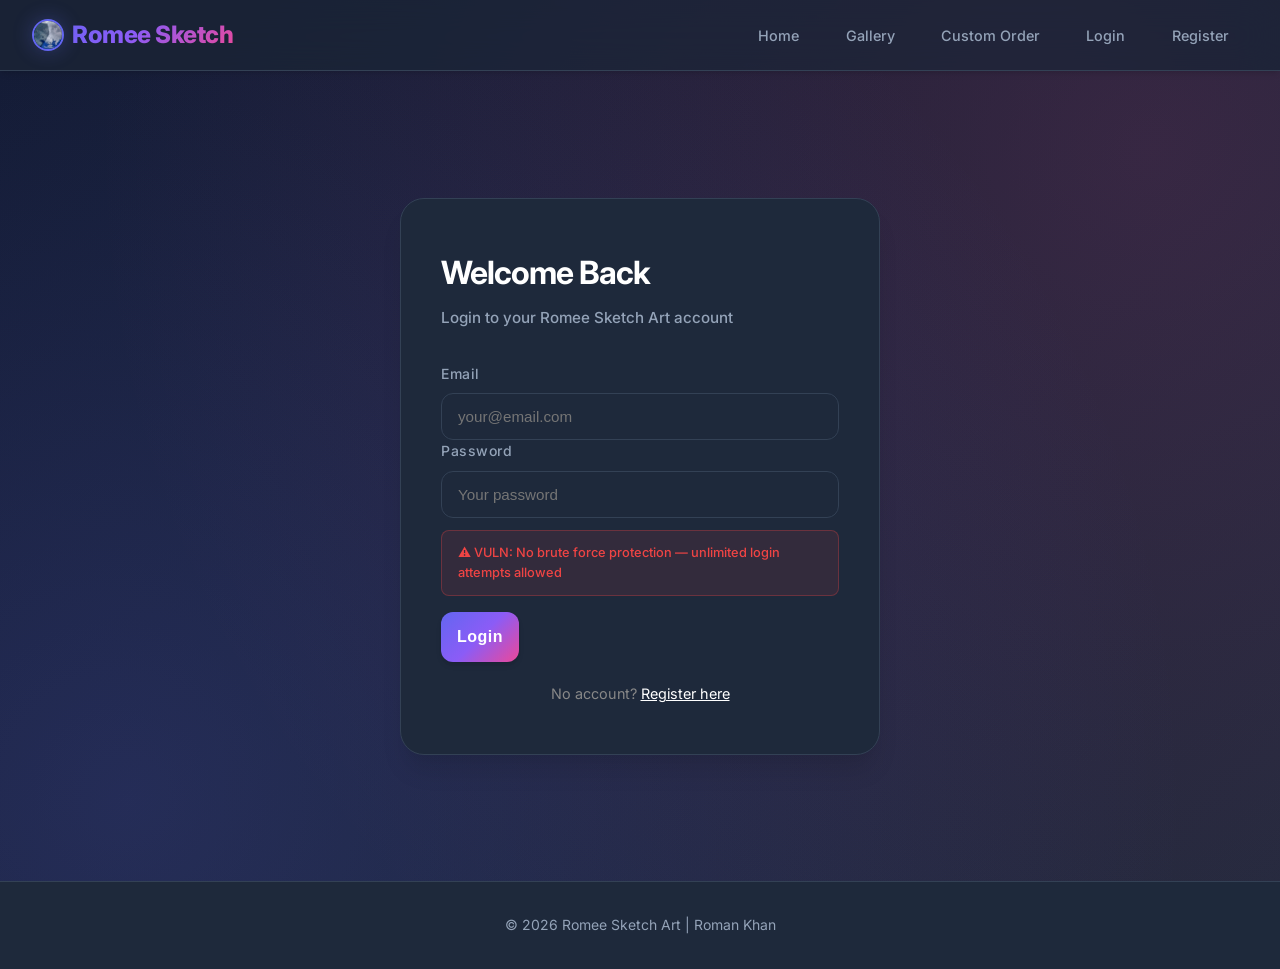
==== pages/admin.html @ 3cf7f06e "first commit" ====
﻿<!DOCTYPE html>
<html lang="en">

<head>
  <meta charset="UTF-8" />
  <meta name="viewport" content="width=device-width, initial-scale=1.0" />
  <title>Romee Sketch Art | Admin</title>
  <link rel="stylesheet" href="../css/style.css" />
  <link rel="preconnect" href="https://fonts.googleapis.com">
  <link rel="preconnect" href="https://fonts.gstatic.com" crossorigin>
  <link href="https://fonts.googleapis.com/css2?family=Inter:wght@400;500;600;700;800&display=swap" rel="stylesheet">
</head>

<body>

  <nav class="navbar">
    <a href="../index.html" class="logo">
      <img src="../images/Photography/brian-gomes-QKCvdSfVJT8-unsplash.jpg" alt="Romee Sketch logo" width="32" height="32" loading="eager" decoding="async"/>
      Romee Sketch
    </a>
    <ul class="nav-links">
      <li><a href="../index.html">Home</a></li>
      <li><a href="gallery.html">Gallery</a></li>
      <li><a href="custom-order.html">Custom Order</a></li>
      <li><a href="#" onclick="doLogout()">Logout</a></li>
    </ul>
  </nav>

  <div class="admin-container">
    <h1 style="color:#fff; margin-bottom:32px;">Admin Panel</h1>

    <!-- Stats -->
    <div class="admin-stats">
      <div class="admin-stat" onclick="scrollToSection('ordersSection')" style="cursor:pointer;" title="Go to Orders">
        <h3 id="totalOrders">0</h3>
        <p>Total Orders</p>
      </div>
      <div class="admin-stat" onclick="scrollToSection('ordersSection')" style="cursor:pointer;" title="Go to Orders">
        <h3 id="totalRevenue">PKR 0</h3>
        <p>Total Revenue</p>
      </div>
      <div class="admin-stat" onclick="scrollToSection('usersSection')" style="cursor:pointer;" title="Go to Users">
        <h3 id="totalUsers">0</h3>
        <p>Registered Users</p>
      </div>
      <div class="admin-stat" onclick="scrollToSection('sketchesSection')" style="cursor:pointer;"
        title="Go to Sketches">
        <h3 id="totalSketches">0</h3>
        <p>Sketches Listed</p>
      </div>
    </div>

    <!-- Users Table -->
    <div class="admin-section" id="usersSection">
      <h2>All Users <span class="vuln-tag">⚠️ VULN: Sensitive Data Exposure</span></h2>
      <table class="dash-table">
        <thead>
          <tr>
            <th>ID</th>
            <th>Email</th>
            <th>Password</th>
            <th>Role</th>
            <th>Action</th>
          </tr>
        </thead>
        <tbody id="adminUsersBody">
          <tr>
            <td colspan="5">Loading...</td>
          </tr>
        </tbody>
      </table>
    </div>

    <!-- Orders Table -->
    <div class="admin-section" id="ordersSection">
      <h2>All Orders</h2>
      <table class="dash-table">
        <thead>
          <tr>
            <th>Order ID</th>
            <th>Buyer</th>
            <th>Plan/Sketch</th>
            <th>Amount</th>
            <th>Status</th>
            <th>Action</th>
          </tr>
        </thead>
        <tbody id="adminOrdersBody">
          <tr>
            <td colspan="6">Loading...</td>
          </tr>
        </tbody>
      </table>
    </div>

    <!-- Add Sketch -->
    <div class="admin-section" id="addSketchSection">
      <h2>Add New Sketch</h2>
      <div style="display:grid; grid-template-columns:1fr 1fr 1fr; gap:20px; margin-bottom:20px;">
        <div class="form-group"><label>Title</label><input type="text" id="newSketchTitle" placeholder="Sketch title" />
        </div>
        <div class="form-group"><label>Price (PKR)</label><input type="number" id="newSketchPrice" placeholder="1500" />
        </div>
        <div class="form-group"><label>Artist</label><input type="text" id="newSketchArtist" placeholder="Romee" />
        </div>
        <div class="form-group">
          <label>Category</label>
          <select id="newSketchCategory">
            <option value="portrait">Portrait</option>
            <option value="anime">Anime Art</option>
            <option value="closeup">Close-Up Sketch</option>
          </select>
        </div>
        <div class="form-group"><label>Upload Sketch Image</label><input type="file" id="newSketchImage" /></div>
        <div class="form-group"><label>Reference / Step 1 Image <span
              style="color:#aaa; font-size:0.75rem;">(Optional)</span></label><input type="file" id="newSketchExtra1" />
        </div>
        <div class="form-group"><label>Reference / Step 2 Image <span
              style="color:#aaa; font-size:0.75rem;">(Optional)</span></label><input type="file" id="newSketchExtra2" />
        </div>
      </div>
      <button class="btn-buy" style="max-width:200px;" onclick="addSketch()">Add Sketch</button>
      <div id="addSketchMsg" style="margin-top:12px;"></div>
    </div>

    <!-- All Sketches -->
    <div class="admin-section" id="sketchesSection">
      <h2>All Sketches</h2>
      <table class="dash-table">
        <thead>
          <tr>
            <th>ID</th>
            <th>Title</th>
            <th>Artist</th>
            <th>Price</th>
            <th>Category</th>
            <th>Image</th>
            <th>Action</th>
          </tr>
        </thead>
        <tbody id="adminSketchesBody">
          <tr>
            <td colspan="7">Loading...</td>
          </tr>
        </tbody>
      </table>
    </div>

  </div>

  <footer class="footer">
    <p>© 2026 Romee Sketch Art | Roman Khan</p>
  </footer>

  <script src="../js/main.js"></script>
</body>

</html>
---- css/style.css ----
/* ============================================================
   ROME SKETCH ART – MODERN PREMIUM UI DESIGN
   Glassmorphism, Neumorphism, and Modern Gradients
   ============================================================ */

/* ---------- MODERN COLOR PALETTE ----------
   Primary: #6366f1 (Indigo)
   Secondary: #8b5cf6 (Violet)
   Accent: #ec4899 (Pink)
   Success: #10b981 (Emerald)
   Warning: #f59e0b (Amber)
   Background: #0f172a (Slate 900)
   Surface: #1e293b (Slate 800)
   Text: #f1f5f9 (Slate 100)
------------------------------------------------------------------- */

/* ---------- GLOBAL RESET & BODY ---------- */
* {
  margin: 0;
  padding: 0;
  box-sizing: border-box;
}

:root {
  --primary: #6366f1;
  --primary-dark: #4f46e5;
  --secondary: #8b5cf6;
  --accent: #ec4899;
  --success: #10b981;
  --warning: #f59e0b;
  --danger: #ef4444;
  --background: #0f172a;
  --surface: #1e293b;
  --surface-light: #334155;
  --text: #f1f5f9;
  --text-muted: #94a3b8;
  --border: #334155;
  --glass: rgba(30, 41, 59, 0.7);
  --gradient-primary: linear-gradient(135deg, #6366f1 0%, #8b5cf6 50%, #ec4899 100%);
  --gradient-secondary: linear-gradient(135deg, #0f172a 0%, #1e293b 100%);
  --shadow-sm: 0 1px 2px 0 rgba(0, 0, 0, 0.05);
  --shadow-md: 0 4px 6px -1px rgba(0, 0, 0, 0.1), 0 2px 4px -1px rgba(0, 0, 0, 0.06);
  --shadow-lg: 0 10px 15px -3px rgba(0, 0, 0, 0.1), 0 4px 6px -2px rgba(0, 0, 0, 0.05);
  --shadow-xl: 0 20px 25px -5px rgba(0, 0, 0, 0.1), 0 10px 10px -5px rgba(0, 0, 0, 0.04);
  --shadow-glow: 0 0 20px rgba(99, 102, 241, 0.3);
}

body {
  font-family: 'Inter', -apple-system, BlinkMacSystemFont, 'Segoe UI', Roboto, sans-serif;
  background: var(--background);
  color: var(--text);
  line-height: 1.6;
  overflow-x: hidden;
}

body::before {
  content: '';
  position: fixed;
  top: 0;
  left: 0;
  right: 0;
  bottom: 0;
  background: 
    radial-gradient(circle at 20% 80%, rgba(99, 102, 241, 0.15) 0%, transparent 50%),
    radial-gradient(circle at 80% 20%, rgba(236, 72, 153, 0.15) 0%, transparent 50%),
    radial-gradient(circle at 40% 40%, rgba(139, 92, 246, 0.1) 0%, transparent 50%);
  pointer-events: none;
  z-index: -1;
}

/* ---------- NAVBAR (ALL PAGES) ---------- */
.navbar {
  display: flex;
  justify-content: space-between;
  align-items: center;
  padding: 1rem 2rem;
  background: var(--glass);
  backdrop-filter: blur(20px);
  -webkit-backdrop-filter: blur(20px);
  border-bottom: 1px solid var(--border);
  position: sticky;
  top: 0;
  z-index: 1000;
  box-shadow: var(--shadow-md);
}

.logo {
  font-size: 1.5rem;
  font-weight: 800;
  text-decoration: none;
  background: var(--gradient-primary);
  -webkit-background-clip: text;
  -webkit-text-fill-color: transparent;
  background-clip: text;
  display: inline-flex;
  align-items: center;
  gap: 0.5rem;
  letter-spacing: -0.5px;
  transition: transform 0.3s ease;
}

.logo:hover {
  transform: scale(1.05);
}

.logo img {
  width: 32px;
  height: 32px;
  border-radius: 50%;
  object-fit: cover;
  border: 2px solid var(--primary);
  box-shadow: var(--shadow-glow);
  flex-shrink: 0;
}

img {
  max-width: 100%;
  height: auto;
  display: block;
}

.sketch-img img,
.gallery-carousel img,
.gallery-side img,
.gallery-single,
.hero-photo {
  width: 100%;
  background: var(--surface-light);
}

.nav-links {
  list-style: none;
  display: flex;
  gap: 0.5rem;
  align-items: center;
}

.nav-links a {
  color: var(--text-muted);
  text-decoration: none;
  font-size: 0.9rem;
  font-weight: 500;
  padding: 0.6rem 1.2rem;
  border-radius: 8px;
  transition: all 0.3s ease;
  position: relative;
  overflow: hidden;
}

.nav-links a::before {
  content: '';
  position: absolute;
  top: 0;
  left: 0;
  right: 0;
  bottom: 0;
  background: var(--gradient-primary);
  opacity: 0;
  transition: opacity 0.3s ease;
  z-index: -1;
}

.nav-links a:hover {
  color: white;
  transform: translateY(-2px);
}

.nav-links a:hover::before {
  opacity: 1;
}

/* ---------- BUTTONS (GLOBAL) ---------- */
.btn {
  background: var(--gradient-primary);
  color: white;
  padding: 0.875rem 2rem;
  border-radius: 12px;
  font-weight: 600;
  text-decoration: none;
  margin-right: 0.75rem;
  transition: all 0.3s ease;
  border: none;
  cursor: pointer;
  box-shadow: var(--shadow-md);
  position: relative;
  overflow: hidden;
  letter-spacing: 0.5px;
}

.btn::before {
  content: '';
  position: absolute;
  top: 0;
  left: -100%;
  width: 100%;
  height: 100%;
  background: linear-gradient(90deg, transparent, rgba(255,255,255,0.2), transparent);
  transition: left 0.5s ease;
}

.btn:hover::before {
  left: 100%;
}

.btn:hover {
  transform: translateY(-3px);
  box-shadow: var(--shadow-xl), var(--shadow-glow);
}

.btn:active {
  transform: translateY(-1px);
}

.btn-outline {
  border: 2px solid var(--primary);
  background: transparent;
  color: var(--primary);
  padding: 0.8rem 2rem;
  border-radius: 12px;
  font-weight: 600;
  text-decoration: none;
  transition: all 0.3s ease;
  cursor: pointer;
  position: relative;
  overflow: hidden;
}

.btn-outline::before {
  content: '';
  position: absolute;
  top: 0;
  left: 0;
  right: 0;
  bottom: 0;
  background: var(--gradient-primary);
  opacity: 0;
  transition: opacity 0.3s ease;
  z-index: -1;
}

.btn-outline:hover {
  color: white;
  transform: translateY(-3px);
  box-shadow: var(--shadow-xl), var(--shadow-glow);
}

.btn-outline:hover::before {
  opacity: 1;
}

.btn-small {
  background: var(--gradient-primary);
  color: white;
  padding: 0.5rem 1rem;
  border-radius: 8px;
  font-weight: 600;
  text-decoration: none;
  font-size: 0.85rem;
  transition: all 0.3s ease;
  display: inline-block;
  cursor: pointer;
  border: none;
  box-shadow: var(--shadow-sm);
}

.btn-small:hover {
  transform: translateY(-2px);
  box-shadow: var(--shadow-lg), var(--shadow-glow);
}

.btn-buy {
  padding: 1rem;
  background: var(--gradient-primary);
  color: white;
  border: none;
  border-radius: 12px;
  font-size: 1rem;
  font-weight: 600;
  cursor: pointer;
  transition: all 0.3s ease;
  box-shadow: var(--shadow-md);
  position: relative;
  overflow: hidden;
  letter-spacing: 0.5px;
}

.btn-buy::before {
  content: '';
  position: absolute;
  top: 0;
  left: -100%;
  width: 100%;
  height: 100%;
  background: linear-gradient(90deg, transparent, rgba(255,255,255,0.2), transparent);
  transition: left 0.5s ease;
}

.btn-buy:hover::before {
  left: 100%;
}

.btn-buy:hover {
  transform: translateY(-3px);
  box-shadow: var(--shadow-xl), var(--shadow-glow);
}

.btn-plan {
  width: 100%;
  padding: 0.75rem;
  background: var(--gradient-primary);
  color: white;
  border: none;
  border-radius: 8px;
  font-weight: 600;
  cursor: pointer;
  transition: all 0.3s ease;
  box-shadow: var(--shadow-sm);
}

.btn-plan:hover {
  transform: translateY(-2px);
  box-shadow: var(--shadow-lg), var(--shadow-glow);
}

/* ---------- FOOTER (ALL PAGES) ---------- */
.footer {
  padding: 2rem 3rem;
  text-align: center;
  color: var(--text-muted);
  font-size: 0.875rem;
  background: var(--surface);
  border-top: 1px solid var(--border);
  backdrop-filter: blur(10px);
  -webkit-backdrop-filter: blur(10px);
}

/* ---------- INDEX.HTML – HERO ---------- */
.hero {
  min-height: 90vh;
  display: flex;
  align-items: center;
  justify-content: center;
  text-align: center;
  background: var(--gradient-secondary);
  padding: 4rem 2rem;
  position: relative;
  overflow: hidden;
}

.hero--split {
  text-align: left;
}

.hero-inner {
  position: relative;
  z-index: 1;
  width: 100%;
  max-width: 1400px;
  margin: 0 auto;
  display: grid;
  grid-template-columns: 1fr 1fr;
  gap: 3rem;
  align-items: center;
}

.hero-media {
  position: relative;
  min-height: 420px;
}

.hero-photo {
  width: 100%;
  max-height: 520px;
  object-fit: cover;
  border-radius: 24px;
  border: 1px solid var(--border);
  box-shadow: var(--shadow-xl);
}

.hero-photo--secondary {
  position: absolute;
  right: -1.5rem;
  bottom: -1.5rem;
  width: 45%;
  max-height: 220px;
  border: 3px solid var(--background);
}

.hero::after {
  content: '';
  position: absolute;
  inset: 0;
  background:
    linear-gradient(rgba(15, 23, 42, 0.35), rgba(15, 23, 42, 0.65)),
    url('../images/Photography/james-foulk-HJF7mZKscMs-unsplash.jpg') center/cover no-repeat;
  opacity: 0.18;
  z-index: 0;
}

.hero::before {
  content: '';
  position: absolute;
  top: -50%;
  left: -50%;
  width: 200%;
  height: 200%;
  background: 
    radial-gradient(circle at 30% 30%, rgba(99, 102, 241, 0.3) 0%, transparent 50%),
    radial-gradient(circle at 70% 70%, rgba(236, 72, 153, 0.2) 0%, transparent 50%);
  animation: float 20s ease-in-out infinite;
}

@keyframes float {
  0%, 100% { transform: translate(0, 0) rotate(0deg); }
  50% { transform: translate(-2%, 2%) rotate(5deg); }
}

.hero--split .hero-content {
  text-align: left;
}

.hero-content {
  position: relative;
  z-index: 1;
  max-width: 800px;
}

.hero-content h1 {
  font-size: 4rem;
  font-weight: 800;
  color: white;
  line-height: 1.1;
  margin-bottom: 1.5rem;
  letter-spacing: -2px;
  background: var(--gradient-primary);
  -webkit-background-clip: text;
  -webkit-text-fill-color: transparent;
  background-clip: text;
  animation: fadeInUp 1s ease;
}

.hero-content p {
  color: var(--text-muted);
  font-size: 1.25rem;
  margin-bottom: 2.5rem;
  animation: fadeInUp 1s ease 0.2s backwards;
}

@keyframes fadeInUp {
  from {
    opacity: 0;
    transform: translateY(30px);
  }
  to {
    opacity: 1;
    transform: translateY(0);
  }
}

/* ---------- INDEX.HTML – FEATURED SKETCHES ---------- */
.featured {
  padding: 5rem 3rem;
  text-align: center;
}

.featured h2 {
  font-size: 2.5rem;
  font-weight: 700;
  color: white;
  margin-bottom: 3rem;
  letter-spacing: -1px;
  position: relative;
  display: inline-block;
}

.featured h2::after {
  content: '';
  position: absolute;
  bottom: -10px;
  left: 50%;
  transform: translateX(-50%);
  width: 60px;
  height: 4px;
  background: var(--gradient-primary);
  border-radius: 2px;
}

.sketch-grid {
  display: grid;
  grid-template-columns: repeat(auto-fit, minmax(300px, 1fr));
  gap: 2rem;
  max-width: 1400px;
  margin: 0 auto;
}

.sketch-card {
  background: var(--surface);
  border: 1px solid var(--border);
  border-radius: 20px;
  overflow: hidden;
  transition: all 0.4s cubic-bezier(0.4, 0, 0.2, 1);
  position: relative;
  backdrop-filter: blur(10px);
  -webkit-backdrop-filter: blur(10px);
}

.sketch-card::before {
  content: '';
  position: absolute;
  top: 0;
  left: 0;
  right: 0;
  bottom: 0;
  background: var(--gradient-primary);
  opacity: 0;
  transition: opacity 0.4s ease;
  z-index: 0;
}

.sketch-card:hover {
  transform: translateY(-8px) scale(1.02);
  border-color: var(--primary);
  box-shadow: var(--shadow-xl), var(--shadow-glow);
}

.sketch-card:hover::before {
  opacity: 0.1;
}

.sketch-img {
  height: 280px;
  background: var(--surface-light);
  display: flex;
  align-items: center;
  justify-content: center;
  position: relative;
  overflow: hidden;
}

.sketch-img img {
  width: 100%;
  height: 100%;
  object-fit: cover;
  transition: transform 0.4s ease;
}

.sketch-card:hover .sketch-img img {
  transform: scale(1.1);
}

.sketch-info {
  padding: 1.5rem;
  text-align: left;
  position: relative;
  z-index: 1;
}

.sketch-info h3 {
  color: white;
  font-size: 1.25rem;
  font-weight: 600;
  margin-bottom: 0.5rem;
  letter-spacing: -0.5px;
}

.artist {
  color: var(--text-muted);
  font-size: 0.875rem;
  margin-bottom: 1rem;
  font-weight: 500;
}

.price {
  color: var(--accent);
  font-size: 1.5rem;
  font-weight: 700;
  margin-bottom: 1rem;
  background: var(--gradient-primary);
  -webkit-background-clip: text;
  -webkit-text-fill-color: transparent;
  background-clip: text;
}

/* ---------- INDEX.HTML – CUSTOM BANNER ---------- */
.custom-banner {
  padding: 5rem 3rem;
  background: var(--gradient-secondary);
  text-align: center;
  border-top: 1px solid var(--border);
  border-bottom: 1px solid var(--border);
  position: relative;
  overflow: hidden;
}

.custom-banner::before {
  content: '';
  position: absolute;
  top: 0;
  left: 0;
  right: 0;
  bottom: 0;
  background: 
    radial-gradient(circle at 50% 50%, rgba(99, 102, 241, 0.2) 0%, transparent 70%);
  animation: pulse 4s ease-in-out infinite;
}

@keyframes pulse {
  0%, 100% { opacity: 0.5; }
  50% { opacity: 1; }
}

.custom-banner h2 {
  font-size: 2.5rem;
  color: white;
  margin-bottom: 1rem;
  font-weight: 700;
  letter-spacing: -1px;
  position: relative;
  z-index: 1;
}

.custom-banner p {
  color: var(--text-muted);
  margin-bottom: 2rem;
  font-size: 1.1rem;
  position: relative;
  z-index: 1;
}

/* ---------- PAGE HEADER (Gallery, Custom Order, etc.) ---------- */
.page-header {
  padding: 4rem 3rem 2rem;
  text-align: center;
  background: var(--gradient-secondary);
  border-bottom: 1px solid var(--border);
  position: relative;
  overflow: hidden;
}

.page-header::before {
  content: '';
  position: absolute;
  inset: 0;
  background:
    linear-gradient(rgba(15, 23, 42, 0.82), rgba(15, 23, 42, 0.92)),
    url('../images/Photography/ricardo-diaz-eiYAPgqbk3A-unsplash.jpg') center/cover no-repeat;
  z-index: 0;
}

.page-header h1,
.page-header p {
  position: relative;
  z-index: 1;
}

.page-header h1 {
  font-size: 3rem;
  color: white;
  margin-bottom: 0.75rem;
  font-weight: 700;
  letter-spacing: -1px;
  background: var(--gradient-primary);
  -webkit-background-clip: text;
  -webkit-text-fill-color: transparent;
  background-clip: text;
}

.page-header p {
  color: var(--text-muted);
  font-size: 1.1rem;
}

/* ---------- GALLERY.HTML – FILTER BAR ---------- */
.filter-bar {
  display: flex;
  justify-content: center;
  gap: 0.75rem;
  padding: 2rem 3rem 3rem;
  flex-wrap: wrap;
}

.filter-btn {
  padding: 0.75rem 1.5rem;
  background: var(--surface);
  border: 1px solid var(--border);
  color: var(--text-muted);
  border-radius: 25px;
  cursor: pointer;
  font-size: 0.9rem;
  font-weight: 500;
  transition: all 0.3s ease;
  backdrop-filter: blur(10px);
  -webkit-backdrop-filter: blur(10px);
}

.filter-btn:hover {
  border-color: var(--primary);
  color: white;
  transform: translateY(-2px);
  box-shadow: var(--shadow-md);
}

.filter-btn.active {
  background: var(--gradient-primary);
  color: white;
  border-color: transparent;
  font-weight: 600;
  box-shadow: var(--shadow-glow);
}

/* ---------- GALLERY.HTML – GALLERY SECTION ---------- */
.gallery-section {
  padding: 0 3rem 5rem;
}

/* ---------- DETAIL.HTML – SKETCH DETAIL PAGE ---------- */
.detail-container {
  display: grid;
  grid-template-columns: 1.2fr 0.8fr;
  gap: 3rem;
  padding: 4rem 3rem;
  max-width: 1400px;
  margin: 0 auto;
}

.detail-image img {
  width: 100%;
  border-radius: 20px;
  border: 1px solid var(--border);
  box-shadow: var(--shadow-lg);
}

.detail-info h1 {
  font-size: 2.5rem;
  color: white;
  margin-bottom: 0.5rem;
  font-weight: 700;
  letter-spacing: -1px;
}

.detail-desc {
  color: var(--text-muted);
  line-height: 1.8;
  margin: 1.5rem 0 2rem;
  font-size: 1rem;
}

.price-box {
  background: var(--surface);
  border: 1px solid var(--border);
  border-radius: 16px;
  padding: 1.5rem;
  margin-bottom: 2rem;
  backdrop-filter: blur(10px);
  -webkit-backdrop-filter: blur(10px);
}

.detail-price {
  font-size: 2.5rem;
  font-weight: 700;
  color: var(--accent);
  margin-bottom: 0.75rem;
  background: var(--gradient-primary);
  -webkit-background-clip: text;
  -webkit-text-fill-color: transparent;
  background-clip: text;
}

.vuln-note {
  color: var(--danger);
  font-size: 0.8rem;
  background: rgba(239, 68, 68, 0.1);
  border: 1px solid rgba(239, 68, 68, 0.3);
  padding: 0.75rem 1rem;
  border-radius: 8px;
  margin-top: 0.75rem;
  font-weight: 500;
}

.buy-form {
  display: flex;
  flex-direction: column;
  gap: 1.25rem;
}

/* ---------- FORM ELEMENTS (shared: detail, custom-order, auth, admin) ---------- */
.form-group {
  display: flex;
  flex-direction: column;
  gap: 0.5rem;
}

.form-group label {
  color: var(--text-muted);
  font-size: 0.875rem;
  font-weight: 500;
  letter-spacing: 0.5px;
}

.form-group input,
.form-group select,
.form-group textarea {
  padding: 0.875rem 1rem;
  background: var(--surface);
  border: 1px solid var(--border);
  border-radius: 12px;
  color: var(--text);
  font-size: 0.95rem;
  outline: none;
  transition: all 0.3s ease;
  backdrop-filter: blur(10px);
  -webkit-backdrop-filter: blur(10px);
}

.form-group input:focus,
.form-group textarea:focus,
.form-group select:focus {
  border-color: var(--primary);
  box-shadow: 0 0 0 3px rgba(99, 102, 241, 0.2);
  transform: translateY(-1px);
}

.form-group textarea {
  height: 100px;
  resize: vertical;
  font-family: inherit;
}

.success-box {
  background: rgba(16, 185, 129, 0.1);
  border: 1px solid rgba(16, 185, 129, 0.3);
  border-radius: 12px;
  padding: 1.25rem;
  color: var(--success);
  line-height: 1.8;
  font-weight: 500;
}

/* ---------- CUSTOM-ORDER.HTML – PRICING CARDS & FORM ---------- */
.order-container {
  max-width: 1200px;
  margin: 0 auto;
  padding: 3rem 3rem 5rem;
}

.pricing-cards {
  display: grid;
  grid-template-columns: repeat(auto-fit, minmax(280px, 1fr));
  gap: 1.5rem;
  margin-bottom: 3rem;
}

.price-card {
  background: var(--surface);
  border: 1px solid var(--border);
  border-radius: 20px;
  padding: 2rem 1.5rem;
  text-align: center;
  cursor: pointer;
  transition: all 0.4s cubic-bezier(0.4, 0, 0.2, 1);
  position: relative;
  overflow: hidden;
  backdrop-filter: blur(10px);
  -webkit-backdrop-filter: blur(10px);
}

.price-card::before {
  content: '';
  position: absolute;
  top: 0;
  left: 0;
  right: 0;
  bottom: 0;
  background: var(--gradient-primary);
  opacity: 0;
  transition: opacity 0.4s ease;
  z-index: 0;
}

.price-card:hover {
  border-color: var(--primary);
  transform: translateY(-8px);
  box-shadow: var(--shadow-xl), var(--shadow-glow);
}

.price-card:hover::before {
  opacity: 0.1;
}

.price-card h3 {
  color: white;
  font-size: 1.5rem;
  margin-bottom: 1rem;
  font-weight: 700;
  position: relative;
  z-index: 1;
}

.card-price {
  font-size: 2.25rem;
  font-weight: 700;
  color: var(--accent);
  margin-bottom: 1.5rem;
  background: var(--gradient-primary);
  -webkit-background-clip: text;
  -webkit-text-fill-color: transparent;
  background-clip: text;
  position: relative;
  z-index: 1;
}

.price-card ul {
  list-style: none;
  margin-bottom: 1.5rem;
  text-align: left;
  display: flex;
  flex-direction: column;
  gap: 0.75rem;
  position: relative;
  z-index: 1;
}

.price-card ul li {
  color: var(--text-muted);
  font-size: 0.9rem;
  font-weight: 500;
}

.featured-plan {
  border-color: var(--primary);
  transform: scale(1.05);
  box-shadow: var(--shadow-lg);
}

.order-form-box {
  background: var(--surface);
  border: 1px solid var(--border);
  border-radius: 20px;
  padding: 2.5rem;
  display: flex;
  flex-direction: column;
  gap: 1.5rem;
  backdrop-filter: blur(10px);
  -webkit-backdrop-filter: blur(10px);
}

.order-form-box h2 {
  color: white;
  margin-bottom: 0.5rem;
  font-weight: 700;
  font-size: 1.75rem;
}

.vuln-tag {
  color: var(--danger);
  font-size: 0.7rem;
  background: rgba(239, 68, 68, 0.1);
  border: 1px solid rgba(239, 68, 68, 0.3);
  padding: 0.25rem 0.5rem;
  border-radius: 6px;
  margin-left: 0.5rem;
  font-weight: 600;
  text-transform: uppercase;
  letter-spacing: 0.5px;
}

/* ---------- LOGIN.HTML & REGISTER.HTML – AUTH PAGES ---------- */
.auth-page {
  min-height: 90vh;
  display: flex;
  align-items: center;
  justify-content: center;
  padding: 2rem 1.5rem;
  background: var(--gradient-secondary);
  position: relative;
  overflow: hidden;
}

.auth-page::before {
  content: '';
  position: absolute;
  top: -50%;
  left: -50%;
  width: 200%;
  height: 200%;
  background: 
    radial-gradient(circle at 30% 70%, rgba(99, 102, 241, 0.2) 0%, transparent 50%),
    radial-gradient(circle at 70% 30%, rgba(236, 72, 153, 0.15) 0%, transparent 50%);
  animation: float 15s ease-in-out infinite;
}

.auth-box {
  background: var(--surface);
  border: 1px solid var(--border);
  border-radius: 24px;
  padding: 3rem 2.5rem;
  width: 100%;
  max-width: 480px;
  backdrop-filter: blur(20px);
  -webkit-backdrop-filter: blur(20px);
  box-shadow: var(--shadow-xl);
  position: relative;
  z-index: 1;
}

.auth-box h2 {
  color: white;
  margin-bottom: 0.5rem;
  font-size: 2rem;
  font-weight: 700;
  letter-spacing: -1px;
}

.sub {
  color: var(--text-muted);
  margin-bottom: 2rem;
  font-size: 0.95rem;
  font-weight: 500;
}

/* ---------- DASHBOARD.HTML – USER DASHBOARD ---------- */
.dashboard-container {
  max-width: 1200px;
  margin: 0 auto;
  padding: 3rem;
}

.dash-header {
  margin-bottom: 3rem;
}

.dash-header h1 {
  color: white;
  margin-bottom: 0.5rem;
  font-size: 2.5rem;
  font-weight: 700;
  letter-spacing: -1px;
}

.dash-header p {
  color: var(--text-muted);
  font-size: 1.1rem;
}

.dash-section {
  background: var(--surface);
  border: 1px solid var(--border);
  border-radius: 20px;
  padding: 2rem;
  margin-bottom: 2rem;
  transition: all 0.3s ease;
  backdrop-filter: blur(10px);
  -webkit-backdrop-filter: blur(10px);
}

.dash-section:hover {
  border-color: var(--primary);
  box-shadow: var(--shadow-lg);
}

.dash-section h2 {
  color: white;
  margin-bottom: 1.5rem;
  font-size: 1.5rem;
  font-weight: 600;
}

.dash-table {
  width: 100%;
  border-collapse: collapse;
}

.dash-table th {
  background: var(--surface-light);
  color: var(--text-muted);
  padding: 1rem 1.25rem;
  text-align: left;
  font-size: 0.85rem;
  font-weight: 600;
  text-transform: uppercase;
  letter-spacing: 0.5px;
  border-radius: 8px 8px 0 0;
}

.dash-table td {
  padding: 1rem 1.25rem;
  border-bottom: 1px solid var(--border);
  color: var(--text);
  font-size: 0.9rem;
}

.dash-table tr:last-child td {
  border-bottom: none;
}

.dash-table tr:hover td {
  background: rgba(99, 102, 241, 0.05);
}

.badge {
  padding: 0.375rem 0.75rem;
  border-radius: 20px;
  font-size: 0.75rem;
  font-weight: 600;
  text-transform: uppercase;
  letter-spacing: 0.5px;
}

.badge.pending {
  background: rgba(245, 158, 11, 0.15);
  color: var(--warning);
  border: 1px solid rgba(245, 158, 11, 0.3);
}

.badge.done {
  background: rgba(16, 185, 129, 0.15);
  color: var(--success);
  border: 1px solid rgba(16, 185, 129, 0.3);
}

.badge.admin {
  background: rgba(239, 68, 68, 0.15);
  color: var(--danger);
  border: 1px solid rgba(239, 68, 68, 0.3);
}

.badge.user {
  background: rgba(255, 255, 255, 0.05);
  color: var(--text-muted);
  border: 1px solid var(--border);
}

.info-box {
  background: var(--background);
  border: 1px solid var(--border);
  border-radius: 12px;
  padding: 1.5rem;
  display: flex;
  flex-direction: column;
  gap: 0.75rem;
}

.info-box p {
  color: var(--text-muted);
  font-size: 0.9rem;
  font-weight: 500;
}

.info-box strong {
  color: white;
}

/* ---------- ADMIN.HTML – ADMIN PANEL ---------- */
.admin-container {
  max-width: 1200px;
  margin: 0 auto;
  padding: 3rem 3rem 5rem;
}

.admin-container h1 {
  color: white;
  margin-bottom: 2rem;
  font-size: 2.5rem;
  font-weight: 700;
  letter-spacing: -1px;
}

.admin-stats {
  display: grid;
  grid-template-columns: repeat(auto-fit, minmax(220px, 1fr));
  gap: 1.5rem;
  margin-bottom: 3rem;
}

.admin-stat {
  background: var(--surface);
  border: 1px solid var(--border);
  border-radius: 20px;
  padding: 2rem;
  text-align: center;
  transition: all 0.3s ease;
  cursor: pointer;
  backdrop-filter: blur(10px);
  -webkit-backdrop-filter: blur(10px);
}

.admin-stat:hover {
  border-color: var(--primary);
  transform: translateY(-5px);
  box-shadow: var(--shadow-xl), var(--shadow-glow);
}

.admin-stat h3 {
  color: var(--accent);
  font-size: 2rem;
  margin-bottom: 0.5rem;
  font-weight: 700;
  background: var(--gradient-primary);
  -webkit-background-clip: text;
  -webkit-text-fill-color: transparent;
  background-clip: text;
}

.admin-stat p {
  color: var(--text-muted);
  font-size: 0.875rem;
  font-weight: 500;
  text-transform: uppercase;
  letter-spacing: 0.5px;
}

.admin-section {
  background: var(--surface);
  border: 1px solid var(--border);
  border-radius: 20px;
  padding: 2rem;
  margin-bottom: 2rem;
  backdrop-filter: blur(10px);
  -webkit-backdrop-filter: blur(10px);
}

.admin-section h2 {
  color: white;
  margin-bottom: 1.5rem;
  font-size: 1.5rem;
  font-weight: 600;
}

/* ---------- CUSTOM ORDER PLAN ACTIVE STATE ---------- */
.active-plan {
  border: 2px solid var(--primary) !important;
  box-shadow: var(--shadow-xl), var(--shadow-glow);
  transform: scale(1.05);
}

/* ---------- GLOBAL RESPONSIVE ---------- */
@media (max-width: 768px) {
  .navbar {
    padding: 1rem 1.5rem;
    flex-direction: column;
    gap: 1rem;
  }

  .nav-links {
    flex-wrap: wrap;
    justify-content: center;
  }

  .hero-inner {
    grid-template-columns: 1fr;
    text-align: center;
  }

  .hero-media {
    min-height: 280px;
    order: -1;
  }

  .hero-photo--secondary {
    position: static;
    width: 70%;
    margin: -3rem auto 0;
  }

  .hero-content h1 {
    font-size: 2.5rem;
  }

  .hero-content p {
    font-size: 1rem;
  }

  .featured {
    padding: 3rem 1.5rem;
  }

  .featured h2 {
    font-size: 2rem;
  }

  .sketch-grid {
    grid-template-columns: 1fr;
  }

  .detail-container {
    grid-template-columns: 1fr;
    padding: 2rem 1.5rem;
  }

  .pricing-cards {
    grid-template-columns: 1fr;
  }

  .order-container {
    padding: 2rem 1.5rem 3rem;
  }

  .admin-stats {
    grid-template-columns: 1fr;
  }

  .dashboard-container {
    padding: 2rem 1.5rem;
  }

  .btn,
  .btn-outline {
    display: block;
    width: 100%;
    margin: 0.5rem 0;
    text-align: center;
  }

  .btn {
    margin-right: 0;
  }

  .page-header h1 {
    font-size: 2rem;
  }

  .auth-box {
    padding: 2rem 1.5rem;
  }
}

/* ========== DETAIL PAGE GALLERY ========== */
/* Side by side for 2 images */
.gallery-side {
  display: flex;
  flex-direction: row;
  gap: 1rem;
  width: 100%;
}

.gallery-side .img-wrap {
  position: relative;
  flex: 1;
  min-width: 0;
}

.gallery-side img {
  width: 100%;
  max-height: 70vh;
  object-fit: contain;
  border-radius: 16px;
  border: 1px solid var(--border);
  cursor: pointer;
  display: block;
  transition: transform 0.3s ease;
}

.gallery-side img:hover {
  transform: scale(1.02);
}

.gallery-label {
  position: absolute;
  top: 12px;
  left: 12px;
  background: rgba(15, 23, 42, 0.9);
  color: white;
  padding: 0.5rem 1rem;
  border-radius: 8px;
  font-size: 0.75rem;
  font-weight: 600;
  z-index: 5;
  backdrop-filter: blur(10px);
  -webkit-backdrop-filter: blur(10px);
  border: 1px solid var(--border);
}

/* Carousel for 3+ images */
.gallery-carousel {
  position: relative;
  overflow: hidden;
  width: 100%;
  border-radius: 16px;
}

.gallery-carousel img {
  width: 100%;
  max-height: 70vh;
  object-fit: contain;
  border-radius: 16px;
  border: 1px solid var(--border);
  display: block;
  transition: transform 0.3s ease;
}

.gallery-carousel img:hover {
  transform: scale(1.02);
}

.gallery-single {
  width: 100%;
  max-height: 70vh;
  object-fit: contain;
  border-radius: 16px;
  border: 1px solid var(--border);
  display: block;
  transition: transform 0.3s ease;
}

.gallery-single:hover {
  transform: scale(1.02);
}

.gallery-dots {
  display: flex;
  justify-content: center;
  gap: 0.75rem;
  margin-top: 1.5rem;
}

.gallery-dot {
  width: 12px;
  height: 12px;
  border-radius: 50%;
  background: var(--surface-light);
  cursor: pointer;
  transition: all 0.3s ease;
  border: 2px solid var(--border);
}

.gallery-dot:hover {
  background: var(--primary);
  border-color: var(--primary);
}

.gallery-dot.active {
  background: var(--primary);
  border-color: var(--primary);
  box-shadow: var(--shadow-glow);
}

.gallery-arrow {
  position: absolute;
  top: 50%;
  transform: translateY(-50%);
  background: rgba(15, 23, 42, 0.9);
  color: white;
  border: 1px solid var(--border);
  padding: 1rem 1.25rem;
  cursor: pointer;
  font-size: 1.25rem;
  border-radius: 50%;
  z-index: 10;
  transition: all 0.3s ease;
  backdrop-filter: blur(10px);
  -webkit-backdrop-filter: blur(10px);
}

.gallery-arrow:hover {
  background: var(--primary);
  border-color: var(--primary);
  transform: translateY(-50%) scale(1.1);
  box-shadow: var(--shadow-glow);
}

.gallery-arrow.left {
  left: 1rem;
}

.gallery-arrow.right {
  right: 1rem;
}

/* Fix detail container to give images more space */
.detail-container {
  display: grid;
  grid-template-columns: 1.3fr 0.7fr;
  gap: 3rem;
  padding: 4rem 3rem;
  max-width: 1400px;
  margin: 0 auto;
}

/* Responsive */
@media (max-width: 900px) {
  .detail-container {
    grid-template-columns: 1fr;
    padding: 2rem 1.5rem;
  }

  .gallery-side {
    flex-direction: column;
  }

  .gallery-arrow {
    padding: 0.75rem 1rem;
    font-size: 1rem;
  }

  .gallery-arrow.left {
    left: 0.5rem;
  }

  .gallery-arrow.right {
    right: 0.5rem;
  }
}
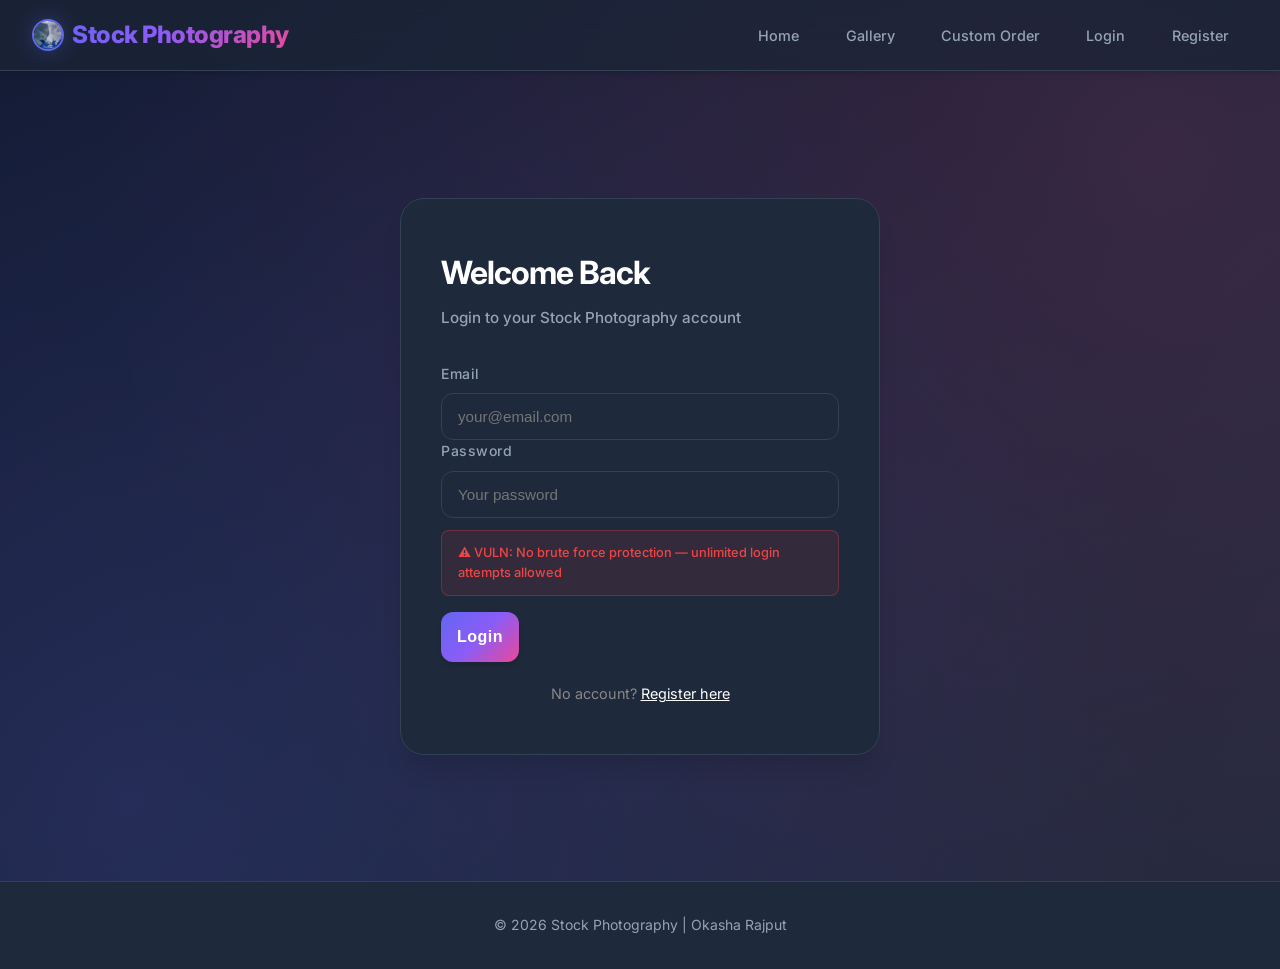
==== commit 15328a13: "fix" ====
--- a/pages/admin.html
+++ b/pages/admin.html
@@ -4,7 +4,7 @@
 <head>
   <meta charset="UTF-8" />
   <meta name="viewport" content="width=device-width, initial-scale=1.0" />
-  <title>Romee Sketch Art | Admin</title>
+  <title>Stock Photography | Admin</title>
   <link rel="stylesheet" href="../css/style.css" />
   <link rel="preconnect" href="https://fonts.googleapis.com">
   <link rel="preconnect" href="https://fonts.gstatic.com" crossorigin>
@@ -16,7 +16,7 @@
   <nav class="navbar">
     <a href="../index.html" class="logo">
       <img src="../images/Photography/brian-gomes-QKCvdSfVJT8-unsplash.jpg" alt="Romee Sketch logo" width="32" height="32" loading="eager" decoding="async"/>
-      Romee Sketch
+      Stock Photography
     </a>
     <ul class="nav-links">
       <li><a href="../index.html">Home</a></li>
@@ -79,7 +79,7 @@
           <tr>
             <th>Order ID</th>
             <th>Buyer</th>
-            <th>Plan/Sketch</th>
+            <th>Plan/Photography</th>
             <th>Amount</th>
             <th>Status</th>
             <th>Action</th>
@@ -95,9 +95,9 @@
 
     <!-- Add Sketch -->
     <div class="admin-section" id="addSketchSection">
-      <h2>Add New Sketch</h2>
+      <h2>Add New Photography</h2>
       <div style="display:grid; grid-template-columns:1fr 1fr 1fr; gap:20px; margin-bottom:20px;">
-        <div class="form-group"><label>Title</label><input type="text" id="newSketchTitle" placeholder="Sketch title" />
+        <div class="form-group"><label>Title</label><input type="text" id="newSketchTitle" placeholder="Photography title" />
         </div>
         <div class="form-group"><label>Price (PKR)</label><input type="number" id="newSketchPrice" placeholder="1500" />
         </div>
@@ -108,10 +108,10 @@
           <select id="newSketchCategory">
             <option value="portrait">Portrait</option>
             <option value="anime">Anime Art</option>
-            <option value="closeup">Close-Up Sketch</option>
+            <option value="closeup">Close-Up Photography</option>
           </select>
         </div>
-        <div class="form-group"><label>Upload Sketch Image</label><input type="file" id="newSketchImage" /></div>
+        <div class="form-group"><label>Upload Photography Image</label><input type="file" id="newSketchImage" /></div>
         <div class="form-group"><label>Reference / Step 1 Image <span
               style="color:#aaa; font-size:0.75rem;">(Optional)</span></label><input type="file" id="newSketchExtra1" />
         </div>
@@ -119,7 +119,7 @@
               style="color:#aaa; font-size:0.75rem;">(Optional)</span></label><input type="file" id="newSketchExtra2" />
         </div>
       </div>
-      <button class="btn-buy" style="max-width:200px;" onclick="addSketch()">Add Sketch</button>
+      <button class="btn-buy" style="max-width:200px;" onclick="addSketch()">Add Photography</button>
       <div id="addSketchMsg" style="margin-top:12px;"></div>
     </div>
 
@@ -149,7 +149,7 @@
   </div>
 
   <footer class="footer">
-    <p>© 2026 Romee Sketch Art | Roman Khan</p>
+    <p>© 2026 Stock Photography | Okasha Rajput</p>
   </footer>
 
   <script src="../js/main.js"></script>
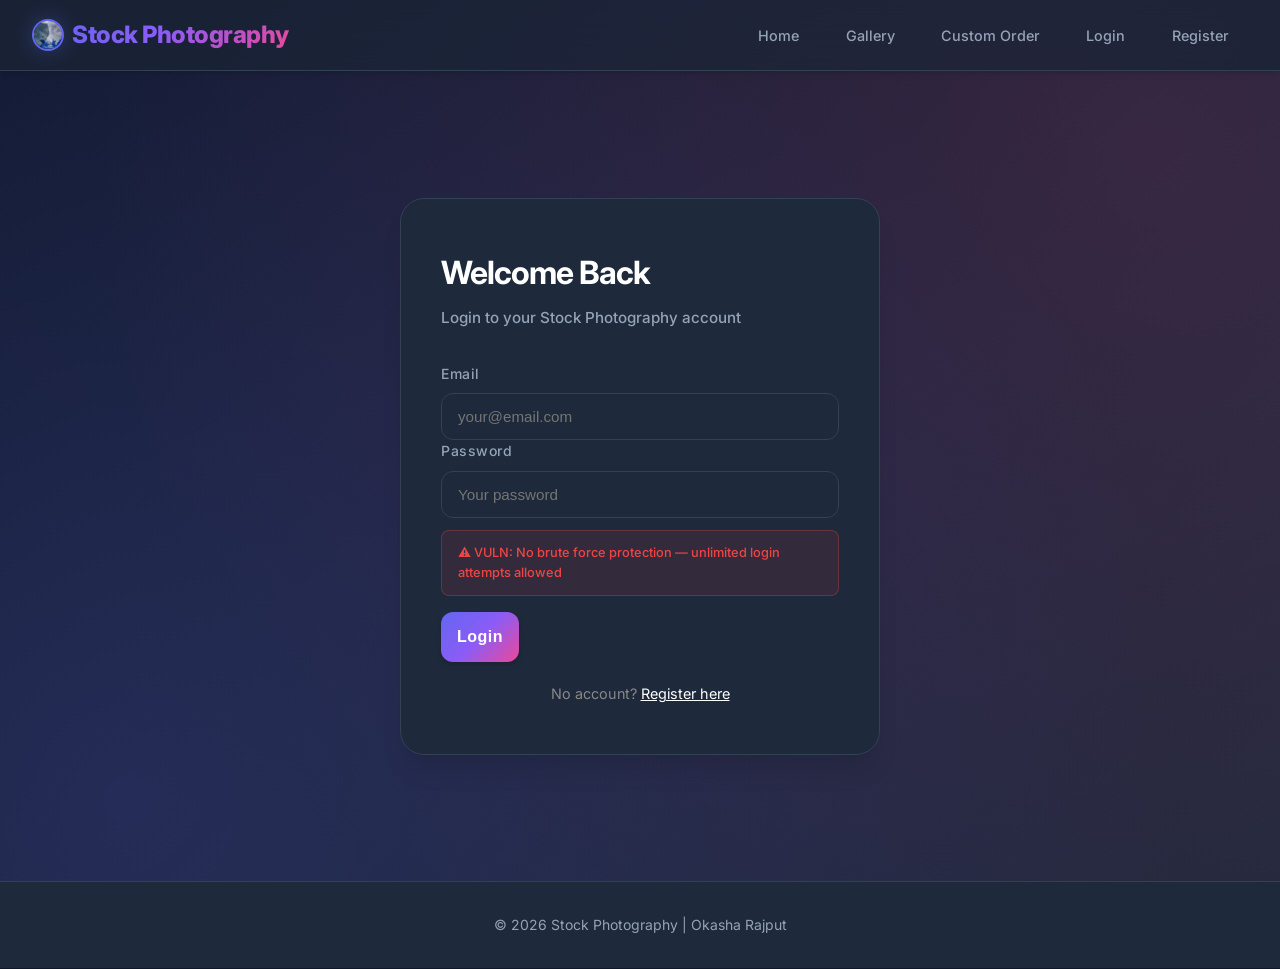
==== commit eb1bf207: "optimize" ====
--- a/pages/admin.html
+++ b/pages/admin.html
@@ -5,6 +5,7 @@
   <meta charset="UTF-8" />
   <meta name="viewport" content="width=device-width, initial-scale=1.0" />
   <title>Stock Photography | Admin</title>
+  <meta name="theme-color" content="#0f172a" />
   <link rel="stylesheet" href="../css/style.css" />
   <link rel="preconnect" href="https://fonts.googleapis.com">
   <link rel="preconnect" href="https://fonts.gstatic.com" crossorigin>
@@ -152,7 +153,7 @@
     <p>© 2026 Stock Photography | Okasha Rajput</p>
   </footer>
 
-  <script src="../js/main.js"></script>
+  <script src="../js/main.js" defer></script>
 </body>
 
 </html>
--- a/css/style.css
+++ b/css/style.css
@@ -1235,6 +1235,7 @@
 
 /* ---------- GLOBAL RESPONSIVE ---------- */
 @media (max-width: 768px) {
+
   .navbar {
     padding: 1rem 1.5rem;
     flex-direction: column;
@@ -1500,3 +1501,48 @@
     right: 0.5rem;
   }
 }
+
+/* ========== PERFORMANCE OPTIMIZATIONS ========== */
+/* Render below-the-fold blocks lazily: skips layout/paint work until scrolled
+   into view. Improves first render speed and INP. Safe — content still renders. */
+.featured,
+.gallery-section,
+.custom-banner,
+.dash-section,
+.admin-section,
+.admin-stats {
+  content-visibility: auto;
+  contain-intrinsic-size: auto 700px;
+}
+
+.footer {
+  content-visibility: auto;
+  contain-intrinsic-size: auto 120px;
+}
+
+/* Reserve stable aspects -> prevent layout shift (CLS) while images decode */
+.hero-photo {
+  aspect-ratio: 3 / 2;
+}
+.hero-photo--secondary {
+  aspect-ratio: 3 / 4;
+}
+.gallery-single {
+  aspect-ratio: 3 / 2;
+}
+.sketch-img {
+  aspect-ratio: 4 / 3;
+}
+
+/* Keep document scrolling smooth with zooms/transforms on cards only */
+@media (prefers-reduced-motion: reduce) {
+  *,
+  *::before,
+  *::after {
+    animation-duration: 0.001ms !important;
+    animation-iteration-count: 1 !important;
+    transition-duration: 0.001ms !important;
+    scroll-behavior: auto !important;
+  }
+}
+
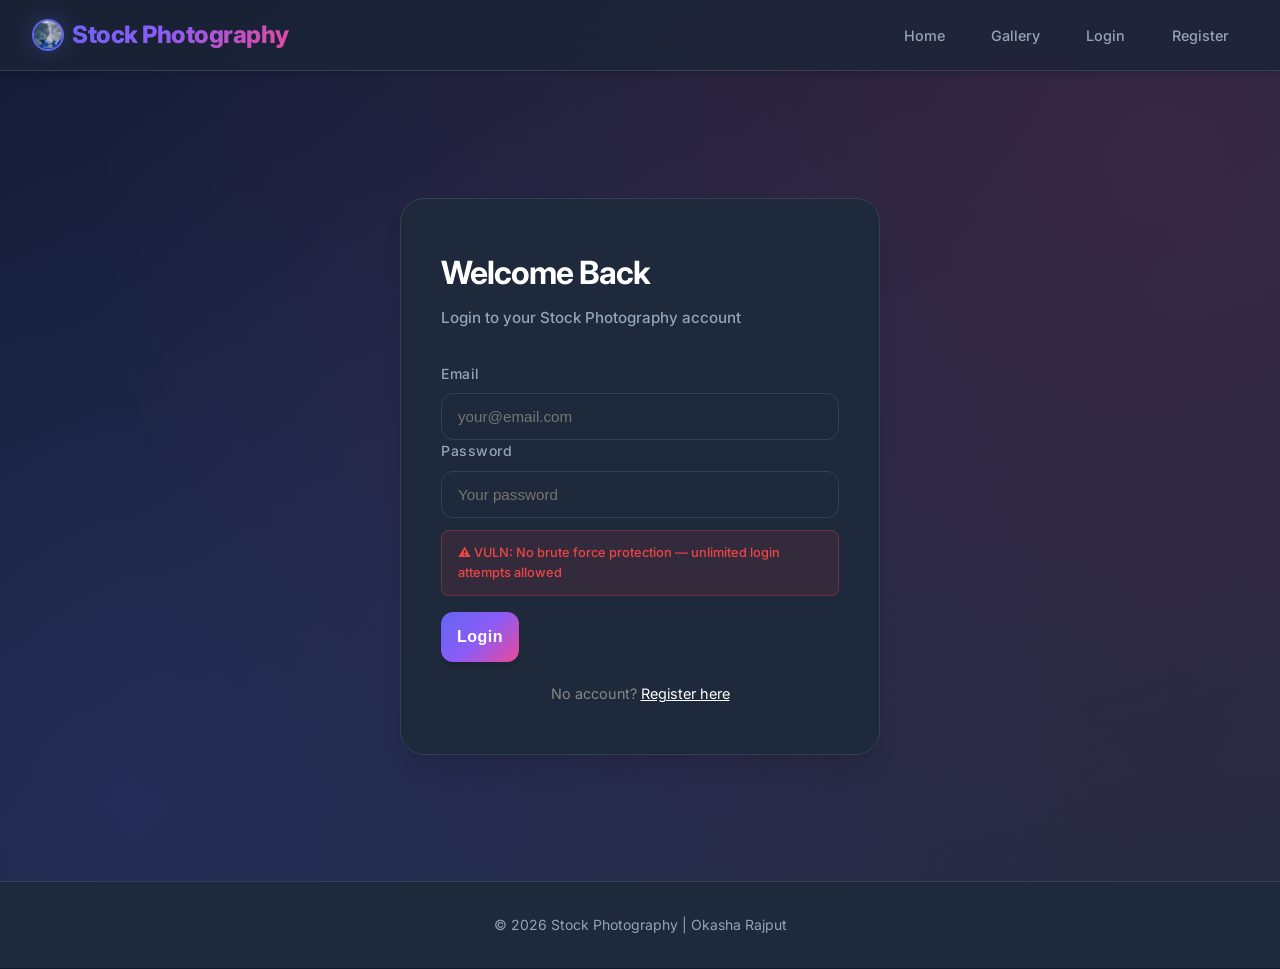
==== commit 877f795b: "remove" ====
--- a/pages/admin.html
+++ b/pages/admin.html
@@ -22,7 +22,6 @@
     <ul class="nav-links">
       <li><a href="../index.html">Home</a></li>
       <li><a href="gallery.html">Gallery</a></li>
-      <li><a href="custom-order.html">Custom Order</a></li>
       <li><a href="#" onclick="doLogout()">Logout</a></li>
     </ul>
   </nav>
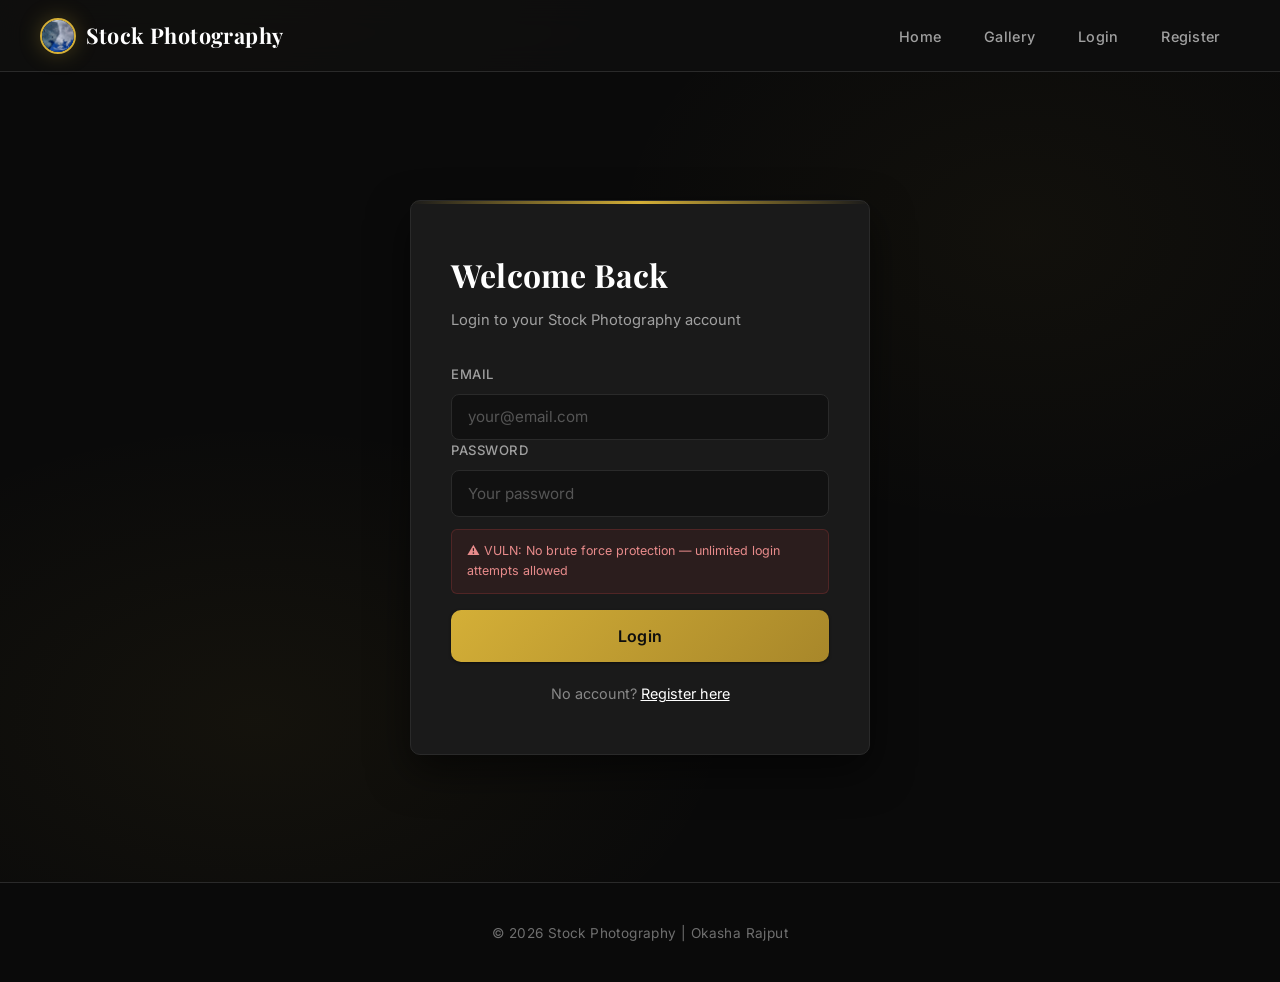
==== commit c50b2cbc: "ui" ====
--- a/pages/admin.html
+++ b/pages/admin.html
@@ -1,15 +1,15 @@
-﻿<!DOCTYPE html>
+<!DOCTYPE html>
 <html lang="en">
 
 <head>
   <meta charset="UTF-8" />
   <meta name="viewport" content="width=device-width, initial-scale=1.0" />
   <title>Stock Photography | Admin</title>
-  <meta name="theme-color" content="#0f172a" />
+  <meta name="theme-color" content="#0e0e0e" />
   <link rel="stylesheet" href="../css/style.css" />
   <link rel="preconnect" href="https://fonts.googleapis.com">
   <link rel="preconnect" href="https://fonts.gstatic.com" crossorigin>
-  <link href="https://fonts.googleapis.com/css2?family=Inter:wght@400;500;600;700;800&display=swap" rel="stylesheet">
+  <link href="https://fonts.googleapis.com/css2?family=Inter:wght@400;500;600;700&family=Playfair+Display:wght@600;700;800&display=swap" rel="stylesheet">
 </head>
 
 <body>
@@ -52,7 +52,7 @@
 
     <!-- Users Table -->
     <div class="admin-section" id="usersSection">
-      <h2>All Users <span class="vuln-tag">⚠️ VULN: Sensitive Data Exposure</span></h2>
+      <h2>All Users <span class="vuln-tag">?? VULN: Sensitive Data Exposure</span></h2>
       <table class="dash-table">
         <thead>
           <tr>
@@ -149,7 +149,7 @@
   </div>
 
   <footer class="footer">
-    <p>© 2026 Stock Photography | Okasha Rajput</p>
+    <p>� 2026 Stock Photography | Okasha Rajput</p>
   </footer>
 
   <script src="../js/main.js" defer></script>
--- a/css/style.css
+++ b/css/style.css
@@ -1,20 +1,19 @@
 /* ============================================================
-   ROME SKETCH ART – MODERN PREMIUM UI DESIGN
-   Glassmorphism, Neumorphism, and Modern Gradients
-   ============================================================ */
-
-/* ---------- MODERN COLOR PALETTE ----------
-   Primary: #6366f1 (Indigo)
-   Secondary: #8b5cf6 (Violet)
-   Accent: #ec4899 (Pink)
-   Success: #10b981 (Emerald)
-   Warning: #f59e0b (Amber)
-   Background: #0f172a (Slate 900)
-   Surface: #1e293b (Slate 800)
-   Text: #f1f5f9 (Slate 100)
-------------------------------------------------------------------- */
-
-/* ---------- GLOBAL RESET & BODY ---------- */
+   STOCK PHOTOGRAPHY — PREMIUM DARK & GOLD THEME
+   Deep matte black, warm gold accents, elegant serif headlines.
+   Pure CSS re-theme. All class names preserved so every page
+   and every JS-rendered component keeps working untouched.
+   ============================================================ */
+
+/* ---------- PALETTE ----------
+   Background:   #0E0E0E  (matte black)
+   Surface:      #1A1A1A / #222222  (charcoal cards)
+   Border:       #2A2A2A
+   Gold:         #D4AF37  (accent), #C5A059 (light), #8C6D1F (deep shadow)
+   Text:         #FFFFFF  (headings), #A0A0A0 (muted body)
+--------------------------------------------------------------- */
+
+/* ---------- GLOBAL RESET & TOKENS ---------- */
 * {
   margin: 0;
   padding: 0;
@@ -22,329 +21,274 @@
 }
 
 :root {
-  --primary: #6366f1;
-  --primary-dark: #4f46e5;
-  --secondary: #8b5cf6;
-  --accent: #ec4899;
-  --success: #10b981;
-  --warning: #f59e0b;
-  --danger: #ef4444;
-  --background: #0f172a;
-  --surface: #1e293b;
-  --surface-light: #334155;
-  --text: #f1f5f9;
-  --text-muted: #94a3b8;
-  --border: #334155;
-  --glass: rgba(30, 41, 59, 0.7);
-  --gradient-primary: linear-gradient(135deg, #6366f1 0%, #8b5cf6 50%, #ec4899 100%);
-  --gradient-secondary: linear-gradient(135deg, #0f172a 0%, #1e293b 100%);
-  --shadow-sm: 0 1px 2px 0 rgba(0, 0, 0, 0.05);
-  --shadow-md: 0 4px 6px -1px rgba(0, 0, 0, 0.1), 0 2px 4px -1px rgba(0, 0, 0, 0.06);
-  --shadow-lg: 0 10px 15px -3px rgba(0, 0, 0, 0.1), 0 4px 6px -2px rgba(0, 0, 0, 0.05);
-  --shadow-xl: 0 20px 25px -5px rgba(0, 0, 0, 0.1), 0 10px 10px -5px rgba(0, 0, 0, 0.04);
-  --shadow-glow: 0 0 20px rgba(99, 102, 241, 0.3);
+  --bg: #0e0e0e;
+  --surface: #1a1a1a;
+  --surface-2: #222222;
+  --surface-3: #2a2a2a;
+  --border: #2a2a2a;
+  --border-gold: rgba(212, 175, 55, 0.45);
+
+  --gold: #d4af37;
+  --gold-light: #e6c968;
+  --gold-deep: #a8872a;
+  --gold-muted: #c5a059;
+
+  --text: #ffffff;
+  --muted: #a0a0a0;
+  --muted-2: #6f6f6f;
+
+  --shadow-sm: 0 1px 3px rgba(0, 0, 0, 0.5);
+  --shadow-md: 0 8px 24px rgba(0, 0, 0, 0.45);
+  --shadow-lg: 0 16px 40px rgba(0, 0, 0, 0.55);
+  --glow-gold: 0 0 22px rgba(212, 175, 55, 0.28);
+
+  --font-sans: 'Inter', -apple-system, BlinkMacSystemFont, 'Segoe UI', Roboto, sans-serif;
+  --font-serif: 'Playfair Display', Georgia, 'Times New Roman', serif;
+}
+
+html {
+  scroll-behavior: smooth;
 }
 
 body {
-  font-family: 'Inter', -apple-system, BlinkMacSystemFont, 'Segoe UI', Roboto, sans-serif;
-  background: var(--background);
-  color: var(--text);
-  line-height: 1.6;
+  font-family: var(--font-sans);
+  background: var(--bg);
+  color: var(--text);
+  line-height: 1.65;
   overflow-x: hidden;
-}
-
+  -webkit-font-smoothing: antialiased;
+}
+
+/* Subtle ambient gold glow behind the whole page */
 body::before {
   content: '';
   position: fixed;
-  top: 0;
-  left: 0;
-  right: 0;
-  bottom: 0;
-  background: 
-    radial-gradient(circle at 20% 80%, rgba(99, 102, 241, 0.15) 0%, transparent 50%),
-    radial-gradient(circle at 80% 20%, rgba(236, 72, 153, 0.15) 0%, transparent 50%),
-    radial-gradient(circle at 40% 40%, rgba(139, 92, 246, 0.1) 0%, transparent 50%);
+  inset: 0;
+  background:
+    radial-gradient(900px 500px at 15% -5%, rgba(212, 175, 55, 0.07), transparent 60%),
+    radial-gradient(800px 500px at 100% 110%, rgba(212, 175, 55, 0.05), transparent 60%);
   pointer-events: none;
   z-index: -1;
 }
 
-/* ---------- NAVBAR (ALL PAGES) ---------- */
+::selection {
+  background: var(--gold);
+  color: #0e0e0e;
+}
+
+/* Scrollbar (WebKit) */
+::-webkit-scrollbar {
+  width: 10px;
+}
+::-webkit-scrollbar-track {
+  background: var(--bg);
+}
+::-webkit-scrollbar-thumb {
+  background: var(--surface-3);
+  border-radius: 5px;
+}
+::-webkit-scrollbar-thumb:hover {
+  background: var(--gold-deep);
+}
+
+img {
+  max-width: 100%;
+  height: auto;
+  display: block;
+}
+
+/* ============================================================
+   1) NAVBAR
+   ============================================================ */
 .navbar {
   display: flex;
   justify-content: space-between;
   align-items: center;
-  padding: 1rem 2rem;
-  background: var(--glass);
-  backdrop-filter: blur(20px);
-  -webkit-backdrop-filter: blur(20px);
+  padding: 1.1rem 2.5rem;
+  background: rgba(14, 14, 14, 0.82);
+  backdrop-filter: blur(14px);
+  -webkit-backdrop-filter: blur(14px);
   border-bottom: 1px solid var(--border);
   position: sticky;
   top: 0;
   z-index: 1000;
-  box-shadow: var(--shadow-md);
 }
 
 .logo {
-  font-size: 1.5rem;
-  font-weight: 800;
+  font-family: var(--font-serif);
+  font-size: 1.35rem;
+  font-weight: 700;
+  letter-spacing: 0.4px;
   text-decoration: none;
-  background: var(--gradient-primary);
-  -webkit-background-clip: text;
-  -webkit-text-fill-color: transparent;
-  background-clip: text;
+  color: var(--text);
   display: inline-flex;
   align-items: center;
-  gap: 0.5rem;
-  letter-spacing: -0.5px;
-  transition: transform 0.3s ease;
+  gap: 0.6rem;
+  transition: color 0.3s ease;
 }
 
 .logo:hover {
-  transform: scale(1.05);
+  color: var(--gold);
 }
 
 .logo img {
-  width: 32px;
-  height: 32px;
+  width: 36px;
+  height: 36px;
   border-radius: 50%;
   object-fit: cover;
-  border: 2px solid var(--primary);
-  box-shadow: var(--shadow-glow);
+  border: 2px solid var(--gold);
+  box-shadow: var(--glow-gold);
   flex-shrink: 0;
-}
-
-img {
-  max-width: 100%;
-  height: auto;
-  display: block;
-}
-
-.sketch-img img,
-.gallery-carousel img,
-.gallery-side img,
-.gallery-single,
-.hero-photo {
-  width: 100%;
-  background: var(--surface-light);
 }
 
 .nav-links {
   list-style: none;
   display: flex;
-  gap: 0.5rem;
+  gap: 0.25rem;
   align-items: center;
 }
 
 .nav-links a {
-  color: var(--text-muted);
+  color: var(--muted);
   text-decoration: none;
   font-size: 0.9rem;
   font-weight: 500;
-  padding: 0.6rem 1.2rem;
-  border-radius: 8px;
-  transition: all 0.3s ease;
-  position: relative;
-  overflow: hidden;
-}
-
-.nav-links a::before {
-  content: '';
-  position: absolute;
-  top: 0;
-  left: 0;
-  right: 0;
-  bottom: 0;
-  background: var(--gradient-primary);
-  opacity: 0;
-  transition: opacity 0.3s ease;
-  z-index: -1;
+  letter-spacing: 0.3px;
+  padding: 0.55rem 1.15rem;
+  border-radius: 999px;
+  border: 1px solid transparent;
+  transition: all 0.25s ease;
 }
 
 .nav-links a:hover {
-  color: white;
-  transform: translateY(-2px);
-}
-
-.nav-links a:hover::before {
-  opacity: 1;
-}
-
-/* ---------- BUTTONS (GLOBAL) ---------- */
-.btn {
-  background: var(--gradient-primary);
-  color: white;
-  padding: 0.875rem 2rem;
-  border-radius: 12px;
+  color: var(--text);
+  border-color: var(--border-gold);
+  background: rgba(212, 175, 55, 0.06);
+}
+
+/* ============================================================
+   2) BUTTONS
+   ============================================================ */
+.btn,
+.btn-buy,
+.btn-plan,
+.btn-small {
+  font-family: var(--font-sans);
+  background: linear-gradient(135deg, var(--gold) 0%, var(--gold-deep) 100%);
+  color: #0e0e0e;
   font-weight: 600;
-  text-decoration: none;
-  margin-right: 0.75rem;
-  transition: all 0.3s ease;
   border: none;
   cursor: pointer;
-  box-shadow: var(--shadow-md);
-  position: relative;
-  overflow: hidden;
-  letter-spacing: 0.5px;
-}
-
-.btn::before {
-  content: '';
-  position: absolute;
-  top: 0;
-  left: -100%;
-  width: 100%;
-  height: 100%;
-  background: linear-gradient(90deg, transparent, rgba(255,255,255,0.2), transparent);
-  transition: left 0.5s ease;
-}
-
-.btn:hover::before {
-  left: 100%;
+  text-decoration: none;
+  letter-spacing: 0.4px;
+  transition: all 0.25s ease;
+  box-shadow: var(--shadow-sm);
+  position: relative;
+}
+
+.btn {
+  padding: 0.85rem 2rem;
+  border-radius: 10px;
+  margin-right: 0.75rem;
+  font-size: 0.95rem;
 }
 
 .btn:hover {
-  transform: translateY(-3px);
-  box-shadow: var(--shadow-xl), var(--shadow-glow);
+  transform: translateY(-2px);
+  box-shadow: 0 6px 20px rgba(212, 175, 55, 0.35);
+  background: linear-gradient(135deg, var(--gold-light) 0%, var(--gold) 100%);
 }
 
 .btn:active {
-  transform: translateY(-1px);
-}
-
+  transform: translateY(0);
+}
+
+/* Outline button — gold ring, transparent fill */
 .btn-outline {
-  border: 2px solid var(--primary);
+  border: 1.5px solid var(--gold);
   background: transparent;
-  color: var(--primary);
+  color: var(--gold);
   padding: 0.8rem 2rem;
-  border-radius: 12px;
-  font-weight: 600;
+  border-radius: 10px;
+  font-weight: 500;
+  letter-spacing: 0.4px;
   text-decoration: none;
-  transition: all 0.3s ease;
   cursor: pointer;
-  position: relative;
-  overflow: hidden;
-}
-
-.btn-outline::before {
-  content: '';
-  position: absolute;
-  top: 0;
-  left: 0;
-  right: 0;
-  bottom: 0;
-  background: var(--gradient-primary);
-  opacity: 0;
-  transition: opacity 0.3s ease;
-  z-index: -1;
+  transition: all 0.25s ease;
 }
 
 .btn-outline:hover {
-  color: white;
-  transform: translateY(-3px);
-  box-shadow: var(--shadow-xl), var(--shadow-glow);
-}
-
-.btn-outline:hover::before {
-  opacity: 1;
+  background: rgba(212, 175, 55, 0.1);
+  color: var(--gold-light);
+  box-shadow: var(--glow-gold);
+  transform: translateY(-2px);
 }
 
 .btn-small {
-  background: var(--gradient-primary);
-  color: white;
   padding: 0.5rem 1rem;
   border-radius: 8px;
-  font-weight: 600;
-  text-decoration: none;
-  font-size: 0.85rem;
-  transition: all 0.3s ease;
+  font-size: 0.8rem;
   display: inline-block;
-  cursor: pointer;
-  border: none;
   box-shadow: var(--shadow-sm);
 }
 
 .btn-small:hover {
-  transform: translateY(-2px);
-  box-shadow: var(--shadow-lg), var(--shadow-glow);
+  transform: translateY(-1px);
+  box-shadow: var(--glow-gold);
 }
 
 .btn-buy {
   padding: 1rem;
-  background: var(--gradient-primary);
-  color: white;
-  border: none;
-  border-radius: 12px;
+  border-radius: 10px;
   font-size: 1rem;
-  font-weight: 600;
-  cursor: pointer;
-  transition: all 0.3s ease;
-  box-shadow: var(--shadow-md);
-  position: relative;
-  overflow: hidden;
-  letter-spacing: 0.5px;
-}
-
-.btn-buy::before {
-  content: '';
-  position: absolute;
-  top: 0;
-  left: -100%;
   width: 100%;
-  height: 100%;
-  background: linear-gradient(90deg, transparent, rgba(255,255,255,0.2), transparent);
-  transition: left 0.5s ease;
-}
-
-.btn-buy:hover::before {
-  left: 100%;
 }
 
 .btn-buy:hover {
-  transform: translateY(-3px);
-  box-shadow: var(--shadow-xl), var(--shadow-glow);
+  transform: translateY(-2px);
+  box-shadow: 0 8px 24px rgba(212, 175, 55, 0.4);
 }
 
 .btn-plan {
   width: 100%;
   padding: 0.75rem;
-  background: var(--gradient-primary);
-  color: white;
-  border: none;
   border-radius: 8px;
-  font-weight: 600;
-  cursor: pointer;
-  transition: all 0.3s ease;
-  box-shadow: var(--shadow-sm);
+  font-size: 0.9rem;
 }
 
 .btn-plan:hover {
-  transform: translateY(-2px);
-  box-shadow: var(--shadow-lg), var(--shadow-glow);
-}
-
-/* ---------- FOOTER (ALL PAGES) ---------- */
+  transform: translateY(-1px);
+  box-shadow: var(--glow-gold);
+}
+
+/* ============================================================
+   3) FOOTER
+   ============================================================ */
 .footer {
-  padding: 2rem 3rem;
+  padding: 2.4rem 3rem;
   text-align: center;
-  color: var(--text-muted);
-  font-size: 0.875rem;
-  background: var(--surface);
+  color: var(--muted-2);
+  font-size: 0.85rem;
   border-top: 1px solid var(--border);
-  backdrop-filter: blur(10px);
-  -webkit-backdrop-filter: blur(10px);
-}
-
-/* ---------- INDEX.HTML – HERO ---------- */
+  background: #0a0a0a;
+  letter-spacing: 0.4px;
+}
+
+/* ============================================================
+   4) HERO
+   ============================================================ */
 .hero {
-  min-height: 90vh;
+  min-height: 92vh;
   display: flex;
   align-items: center;
   justify-content: center;
   text-align: center;
-  background: var(--gradient-secondary);
-  padding: 4rem 2rem;
+  padding: 5rem 2rem;
   position: relative;
   overflow: hidden;
+  background:
+    radial-gradient(1000px 600px at 85% 20%, rgba(212, 175, 55, 0.06), transparent 60%),
+    linear-gradient(180deg, #0e0e0e 0%, #141414 100%);
 }
 
 .hero--split {
@@ -359,7 +303,7 @@
   margin: 0 auto;
   display: grid;
   grid-template-columns: 1fr 1fr;
-  gap: 3rem;
+  gap: 3.5rem;
   align-items: center;
 }
 
@@ -368,13 +312,20 @@
   min-height: 420px;
 }
 
+/* thin gold frame around hero art */
 .hero-photo {
   width: 100%;
   max-height: 520px;
   object-fit: cover;
-  border-radius: 24px;
-  border: 1px solid var(--border);
-  box-shadow: var(--shadow-xl);
+  border-radius: 4px;
+  border: 1px solid var(--border);
+  box-shadow: var(--shadow-lg);
+  filter: saturate(0.85) contrast(1.05);
+  transition: box-shadow 0.3s ease;
+}
+
+.hero-media:hover .hero-photo {
+  box-shadow: var(--shadow-lg), var(--glow-gold);
 }
 
 .hero-photo--secondary {
@@ -383,7 +334,8 @@
   bottom: -1.5rem;
   width: 45%;
   max-height: 220px;
-  border: 3px solid var(--background);
+  border: 3px solid var(--bg);
+  box-shadow: var(--shadow-md);
 }
 
 .hero::after {
@@ -391,32 +343,10 @@
   position: absolute;
   inset: 0;
   background:
-    linear-gradient(rgba(15, 23, 42, 0.35), rgba(15, 23, 42, 0.65)),
+    linear-gradient(rgba(14, 14, 14, 0.5), rgba(14, 14, 14, 0.78)),
     url('../images/Photography/james-foulk-HJF7mZKscMs-unsplash.jpg') center/cover no-repeat;
-  opacity: 0.18;
+  opacity: 0.12;
   z-index: 0;
-}
-
-.hero::before {
-  content: '';
-  position: absolute;
-  top: -50%;
-  left: -50%;
-  width: 200%;
-  height: 200%;
-  background: 
-    radial-gradient(circle at 30% 30%, rgba(99, 102, 241, 0.3) 0%, transparent 50%),
-    radial-gradient(circle at 70% 70%, rgba(236, 72, 153, 0.2) 0%, transparent 50%);
-  animation: float 20s ease-in-out infinite;
-}
-
-@keyframes float {
-  0%, 100% { transform: translate(0, 0) rotate(0deg); }
-  50% { transform: translate(-2%, 2%) rotate(5deg); }
-}
-
-.hero--split .hero-content {
-  text-align: left;
 }
 
 .hero-content {
@@ -426,24 +356,32 @@
 }
 
 .hero-content h1 {
+  font-family: var(--font-serif);
   font-size: 4rem;
   font-weight: 800;
-  color: white;
-  line-height: 1.1;
-  margin-bottom: 1.5rem;
-  letter-spacing: -2px;
-  background: var(--gradient-primary);
-  -webkit-background-clip: text;
-  -webkit-text-fill-color: transparent;
-  background-clip: text;
-  animation: fadeInUp 1s ease;
+  line-height: 1.08;
+  color: var(--text);
+  letter-spacing: -0.5px;
+  margin-bottom: 1.6rem;
+  animation: fadeInUp 0.9s ease both;
+}
+
+.hero-content h1 br {
+  display: block;
+}
+
+/* gold serif accent on part of the headline */
+.hero-content h1 em,
+.hero-content h1 .accent {
+  font-style: normal;
+  color: var(--gold);
 }
 
 .hero-content p {
-  color: var(--text-muted);
+  color: var(--muted);
   font-size: 1.25rem;
-  margin-bottom: 2.5rem;
-  animation: fadeInUp 1s ease 0.2s backwards;
+  margin-bottom: 2.6rem;
+  animation: fadeInUp 0.9s ease 0.15s both;
 }
 
 @keyframes fadeInUp {
@@ -457,38 +395,48 @@
   }
 }
 
-/* ---------- INDEX.HTML – FEATURED SKETCHES ---------- */
+/* ============================================================
+   5) FEATURED / SKETCH GRID
+   ============================================================ */
 .featured {
-  padding: 5rem 3rem;
+  padding: 5.5rem 3rem;
   text-align: center;
+  content-visibility: auto;
+  contain-intrinsic-size: auto 900px;
+}
+
+.featured h2,
+.page-header h1 {
+  font-family: var(--font-serif);
+  color: var(--text);
+  letter-spacing: 0.2px;
 }
 
 .featured h2 {
   font-size: 2.5rem;
   font-weight: 700;
-  color: white;
-  margin-bottom: 3rem;
-  letter-spacing: -1px;
+  margin-bottom: 1rem;
   position: relative;
   display: inline-block;
 }
 
+/* thin gold underline */
 .featured h2::after {
   content: '';
   position: absolute;
-  bottom: -10px;
+  bottom: -12px;
   left: 50%;
   transform: translateX(-50%);
-  width: 60px;
-  height: 4px;
-  background: var(--gradient-primary);
+  width: 64px;
+  height: 3px;
+  background: linear-gradient(90deg, var(--gold), var(--gold-deep));
   border-radius: 2px;
 }
 
 .sketch-grid {
   display: grid;
   grid-template-columns: repeat(auto-fit, minmax(300px, 1fr));
-  gap: 2rem;
+  gap: 1.8rem;
   max-width: 1400px;
   margin: 0 auto;
 }
@@ -496,347 +444,581 @@
 .sketch-card {
   background: var(--surface);
   border: 1px solid var(--border);
-  border-radius: 20px;
+  border-radius: 6px;
   overflow: hidden;
-  transition: all 0.4s cubic-bezier(0.4, 0, 0.2, 1);
-  position: relative;
-  backdrop-filter: blur(10px);
-  -webkit-backdrop-filter: blur(10px);
-}
-
+  transition: all 0.3s cubic-bezier(0.4, 0, 0.2, 1);
+  position: relative;
+}
+
+.sketch-card:hover {
+  transform: translateY(-6px);
+  border-color: var(--border-gold);
+  box-shadow: var(--shadow-lg), var(--glow-gold);
+}
+
+.sketch-img {
+  height: 280px;
+  background: var(--surface-2);
+  aspect-ratio: 4 / 3;
+  display: flex;
+  align-items: center;
+  justify-content: center;
+  position: relative;
+  overflow: hidden;
+}
+
+.sketch-img img {
+  width: 100%;
+  height: 100%;
+  object-fit: cover;
+  filter: saturate(0.9);
+  transition: transform 0.55s cubic-bezier(0.4, 0, 0.2, 1), filter 0.3s ease;
+}
+
+.sketch-card:hover .sketch-img img {
+  transform: scale(1.06);
+  filter: saturate(1.05);
+}
+
+/* gold top edge accent on hover */
 .sketch-card::before {
   content: '';
   position: absolute;
   top: 0;
   left: 0;
   right: 0;
-  bottom: 0;
-  background: var(--gradient-primary);
+  height: 3px;
+  background: linear-gradient(90deg, transparent, var(--gold), transparent);
   opacity: 0;
-  transition: opacity 0.4s ease;
-  z-index: 0;
-}
-
-.sketch-card:hover {
-  transform: translateY(-8px) scale(1.02);
-  border-color: var(--primary);
-  box-shadow: var(--shadow-xl), var(--shadow-glow);
+  transition: opacity 0.3s ease;
+  z-index: 2;
 }
 
 .sketch-card:hover::before {
-  opacity: 0.1;
-}
-
-.sketch-img {
-  height: 280px;
-  background: var(--surface-light);
+  opacity: 1;
+}
+
+.sketch-info {
+  padding: 1.4rem 1.5rem 1.6rem;
+  text-align: left;
+  position: relative;
+  z-index: 1;
+}
+
+.sketch-info h3 {
+  color: var(--text);
+  font-family: var(--font-serif);
+  font-size: 1.3rem;
+  font-weight: 600;
+  margin-bottom: 0.35rem;
+  letter-spacing: 0.2px;
+}
+
+.artist {
+  color: var(--muted);
+  font-size: 0.82rem;
+  margin-bottom: 0.9rem;
+  font-weight: 400;
+  letter-spacing: 0.3px;
+}
+
+.price {
+  color: var(--gold);
+  font-size: 1.4rem;
+  font-weight: 700;
+  margin-bottom: 1rem;
+  letter-spacing: 0.2px;
+}
+
+/* ============================================================
+   6) CUSTOM BANNER
+   ============================================================ */
+.custom-banner {
+  padding: 5rem 3rem;
+  text-align: center;
+  background:
+    radial-gradient(700px 300px at 50% 0%, rgba(212, 175, 55, 0.08), transparent 70%),
+    #0a0a0a;
+  border-top: 1px solid var(--border);
+  border-bottom: 1px solid var(--border);
+  position: relative;
+  overflow: hidden;
+  content-visibility: auto;
+  contain-intrinsic-size: auto 320px;
+}
+
+.custom-banner h2 {
+  font-family: var(--font-serif);
+  font-size: 2.4rem;
+  color: var(--text);
+  font-weight: 700;
+  margin-bottom: 0.8rem;
+  letter-spacing: 0.2px;
+}
+
+.custom-banner p {
+  color: var(--muted);
+  margin-bottom: 2rem;
+  font-size: 1.05rem;
+}
+
+/* ============================================================
+   7) PAGE HEADER
+   ============================================================ */
+.page-header {
+  padding: 5rem 3rem 2.5rem;
+  text-align: center;
+  border-bottom: 1px solid var(--border);
+  position: relative;
+  overflow: hidden;
+  background:
+    linear-gradient(rgba(14, 14, 14, 0.85), rgba(14, 14, 14, 0.94)),
+    url('../images/Photography/ricardo-diaz-eiYAPgqbk3A-unsplash.jpg') center/cover no-repeat;
+}
+
+.page-header h1 {
+  font-size: 3rem;
+  margin-bottom: 0.6rem;
+  position: relative;
+}
+
+.page-header p {
+  color: var(--muted);
+  font-size: 1.05rem;
+  position: relative;
+  letter-spacing: 0.3px;
+}
+
+/* ============================================================
+   8) GALLERY FILTERS
+   ============================================================ */
+.filter-bar {
+  display: flex;
+  justify-content: center;
+  gap: 0.6rem;
+  padding: 2.4rem 3rem 2.6rem;
+  flex-wrap: wrap;
+}
+
+.filter-btn {
+  padding: 0.6rem 1.4rem;
+  background: var(--surface);
+  border: 1px solid var(--border);
+  color: var(--muted);
+  border-radius: 999px;
+  cursor: pointer;
+  font-size: 0.85rem;
+  font-weight: 500;
+  letter-spacing: 0.3px;
+  transition: all 0.25s ease;
+}
+
+.filter-btn:hover {
+  border-color: var(--border-gold);
+  color: var(--text);
+}
+
+.filter-btn.active {
+  background: linear-gradient(135deg, var(--gold) 0%, var(--gold-deep) 100%);
+  color: #0e0e0e;
+  border-color: transparent;
+  font-weight: 600;
+  box-shadow: 0 4px 16px rgba(212, 175, 55, 0.3);
+}
+
+/* ============================================================
+   9) GALLERY SECTION / GRID
+   ============================================================ */
+.gallery-section {
+  padding: 0 3rem 5rem;
+  content-visibility: auto;
+  contain-intrinsic-size: auto 1400px;
+}
+
+/* ============================================================
+   10) DETAIL PAGE
+   ============================================================ */
+.detail-container {
+  display: grid;
+  grid-template-columns: 1.2fr 0.8fr;
+  gap: 3rem;
+  padding: 4.5rem 3rem;
+  max-width: 1400px;
+  margin: 0 auto;
+}
+
+.detail-image img {
+  width: 100%;
+  border-radius: 6px;
+  border: 1px solid var(--border);
+  box-shadow: var(--shadow-md);
+}
+
+.detail-info h1 {
+  font-family: var(--font-serif);
+  font-size: 2.5rem;
+  color: var(--text);
+  margin-bottom: 0.5rem;
+  font-weight: 700;
+  letter-spacing: 0.2px;
+}
+
+.detail-desc {
+  color: var(--muted);
+  line-height: 1.8;
+  margin: 1.5rem 0 2rem;
+  font-size: 1rem;
+}
+
+.price-box {
+  background: linear-gradient(180deg, var(--surface) 0%, var(--surface-2) 100%);
+  border: 1px solid var(--border-gold);
+  border-radius: 8px;
+  padding: 1.6rem 1.8rem;
+  margin-bottom: 2rem;
+  box-shadow: var(--shadow-sm);
+}
+
+.detail-price {
+  font-size: 2.5rem;
+  font-weight: 700;
+  color: var(--gold);
+  margin-bottom: 0.4rem;
+  letter-spacing: 0.3px;
+}
+
+/* ============================================================
+   11) FORMS
+   ============================================================ */
+.form-group {
+  display: flex;
+  flex-direction: column;
+  gap: 0.5rem;
+}
+
+.form-group label {
+  color: var(--muted);
+  font-size: 0.82rem;
+  font-weight: 500;
+  letter-spacing: 0.5px;
+  text-transform: uppercase;
+}
+
+.form-group input,
+.form-group select,
+.form-group textarea {
+  padding: 0.8rem 1rem;
+  background: #111111;
+  border: 1px solid var(--border);
+  border-radius: 8px;
+  color: var(--text);
+  font-size: 0.95rem;
+  font-family: var(--font-sans);
+  outline: none;
+  transition: border-color 0.25s ease, box-shadow 0.25s ease;
+}
+
+.form-group input::placeholder {
+  color: #555;
+}
+
+.form-group input:focus,
+.form-group textarea:focus,
+.form-group select:focus {
+  border-color: var(--gold);
+  box-shadow: 0 0 0 3px rgba(212, 175, 55, 0.15);
+}
+
+.form-group textarea {
+  height: 110px;
+  resize: vertical;
+}
+
+.buy-form {
+  display: flex;
+  flex-direction: column;
+  gap: 1.2rem;
+}
+
+.success-box {
+  background: rgba(212, 175, 55, 0.1);
+  border: 1px solid rgba(212, 175, 55, 0.4);
+  border-radius: 8px;
+  padding: 1.25rem;
+  color: var(--gold-light);
+  line-height: 1.8;
+  font-weight: 500;
+}
+
+/* ============================================================
+   12) AUTH PAGES (LOGIN / REGISTER / CHANGE PASSWORD)
+   ============================================================ */
+.auth-page {
+  min-height: 90vh;
   display: flex;
   align-items: center;
   justify-content: center;
+  padding: 2rem 1.5rem;
   position: relative;
   overflow: hidden;
-}
-
-.sketch-img img {
+  background:
+    radial-gradient(800px 500px at 20% 80%, rgba(212, 175, 55, 0.05), transparent 60%),
+    radial-gradient(700px 500px at 80% 20%, rgba(212, 175, 55, 0.04), transparent 60%),
+    #0a0a0a;
+}
+
+.auth-box {
+  background: var(--surface);
+  border: 1px solid var(--border);
+  border-radius: 10px;
+  padding: 3rem 2.5rem;
   width: 100%;
-  height: 100%;
-  object-fit: cover;
-  transition: transform 0.4s ease;
-}
-
-.sketch-card:hover .sketch-img img {
-  transform: scale(1.1);
-}
-
-.sketch-info {
-  padding: 1.5rem;
-  text-align: left;
+  max-width: 460px;
+  box-shadow: var(--shadow-lg);
   position: relative;
   z-index: 1;
 }
 
-.sketch-info h3 {
-  color: white;
-  font-size: 1.25rem;
-  font-weight: 600;
-  margin-bottom: 0.5rem;
-  letter-spacing: -0.5px;
-}
-
-.artist {
-  color: var(--text-muted);
-  font-size: 0.875rem;
-  margin-bottom: 1rem;
-  font-weight: 500;
-}
-
-.price {
-  color: var(--accent);
-  font-size: 1.5rem;
-  font-weight: 700;
-  margin-bottom: 1rem;
-  background: var(--gradient-primary);
-  -webkit-background-clip: text;
-  -webkit-text-fill-color: transparent;
-  background-clip: text;
-}
-
-/* ---------- INDEX.HTML – CUSTOM BANNER ---------- */
-.custom-banner {
-  padding: 5rem 3rem;
-  background: var(--gradient-secondary);
-  text-align: center;
-  border-top: 1px solid var(--border);
-  border-bottom: 1px solid var(--border);
-  position: relative;
-  overflow: hidden;
-}
-
-.custom-banner::before {
+.auth-box::before {
   content: '';
   position: absolute;
   top: 0;
   left: 0;
   right: 0;
-  bottom: 0;
-  background: 
-    radial-gradient(circle at 50% 50%, rgba(99, 102, 241, 0.2) 0%, transparent 70%);
-  animation: pulse 4s ease-in-out infinite;
-}
-
-@keyframes pulse {
-  0%, 100% { opacity: 0.5; }
-  50% { opacity: 1; }
-}
-
-.custom-banner h2 {
-  font-size: 2.5rem;
-  color: white;
-  margin-bottom: 1rem;
+  height: 3px;
+  background: linear-gradient(90deg, transparent, var(--gold), transparent);
+  border-radius: 10px 10px 0 0;
+}
+
+.auth-box h2 {
+  font-family: var(--font-serif);
+  color: var(--text);
+  margin-bottom: 0.4rem;
+  font-size: 2rem;
   font-weight: 700;
-  letter-spacing: -1px;
-  position: relative;
-  z-index: 1;
-}
-
-.custom-banner p {
-  color: var(--text-muted);
+  letter-spacing: 0.2px;
+}
+
+.sub {
+  color: var(--muted);
   margin-bottom: 2rem;
-  font-size: 1.1rem;
-  position: relative;
-  z-index: 1;
-}
-
-/* ---------- PAGE HEADER (Gallery, Custom Order, etc.) ---------- */
-.page-header {
-  padding: 4rem 3rem 2rem;
-  text-align: center;
-  background: var(--gradient-secondary);
-  border-bottom: 1px solid var(--border);
-  position: relative;
-  overflow: hidden;
-}
-
-.page-header::before {
-  content: '';
-  position: absolute;
-  inset: 0;
-  background:
-    linear-gradient(rgba(15, 23, 42, 0.82), rgba(15, 23, 42, 0.92)),
-    url('../images/Photography/ricardo-diaz-eiYAPgqbk3A-unsplash.jpg') center/cover no-repeat;
-  z-index: 0;
-}
-
-.page-header h1,
-.page-header p {
-  position: relative;
-  z-index: 1;
-}
-
-.page-header h1 {
-  font-size: 3rem;
-  color: white;
-  margin-bottom: 0.75rem;
-  font-weight: 700;
-  letter-spacing: -1px;
-  background: var(--gradient-primary);
-  -webkit-background-clip: text;
-  -webkit-text-fill-color: transparent;
-  background-clip: text;
-}
-
-.page-header p {
-  color: var(--text-muted);
-  font-size: 1.1rem;
-}
-
-/* ---------- GALLERY.HTML – FILTER BAR ---------- */
-.filter-bar {
-  display: flex;
-  justify-content: center;
-  gap: 0.75rem;
-  padding: 2rem 3rem 3rem;
-  flex-wrap: wrap;
-}
-
-.filter-btn {
-  padding: 0.75rem 1.5rem;
-  background: var(--surface);
-  border: 1px solid var(--border);
-  color: var(--text-muted);
-  border-radius: 25px;
-  cursor: pointer;
-  font-size: 0.9rem;
-  font-weight: 500;
-  transition: all 0.3s ease;
-  backdrop-filter: blur(10px);
-  -webkit-backdrop-filter: blur(10px);
-}
-
-.filter-btn:hover {
-  border-color: var(--primary);
-  color: white;
-  transform: translateY(-2px);
-  box-shadow: var(--shadow-md);
-}
-
-.filter-btn.active {
-  background: var(--gradient-primary);
-  color: white;
-  border-color: transparent;
-  font-weight: 600;
-  box-shadow: var(--shadow-glow);
-}
-
-/* ---------- GALLERY.HTML – GALLERY SECTION ---------- */
-.gallery-section {
-  padding: 0 3rem 5rem;
-}
-
-/* ---------- DETAIL.HTML – SKETCH DETAIL PAGE ---------- */
-.detail-container {
-  display: grid;
-  grid-template-columns: 1.2fr 0.8fr;
-  gap: 3rem;
-  padding: 4rem 3rem;
-  max-width: 1400px;
+  font-size: 0.92rem;
+}
+
+/* ============================================================
+   13) DASHBOARD
+   ============================================================ */
+.dashboard-container {
+  max-width: 1200px;
   margin: 0 auto;
-}
-
-.detail-image img {
-  width: 100%;
-  border-radius: 20px;
-  border: 1px solid var(--border);
-  box-shadow: var(--shadow-lg);
-}
-
-.detail-info h1 {
-  font-size: 2.5rem;
-  color: white;
+  padding: 3rem;
+}
+
+.dash-header {
+  margin-bottom: 3rem;
+}
+
+.dash-header h1 {
+  font-family: var(--font-serif);
+  color: var(--text);
   margin-bottom: 0.5rem;
-  font-weight: 700;
-  letter-spacing: -1px;
-}
-
-.detail-desc {
-  color: var(--text-muted);
-  line-height: 1.8;
-  margin: 1.5rem 0 2rem;
-  font-size: 1rem;
-}
-
-.price-box {
-  background: var(--surface);
-  border: 1px solid var(--border);
-  border-radius: 16px;
-  padding: 1.5rem;
-  margin-bottom: 2rem;
-  backdrop-filter: blur(10px);
-  -webkit-backdrop-filter: blur(10px);
-}
-
-.detail-price {
   font-size: 2.5rem;
   font-weight: 700;
-  color: var(--accent);
-  margin-bottom: 0.75rem;
-  background: var(--gradient-primary);
-  -webkit-background-clip: text;
-  -webkit-text-fill-color: transparent;
-  background-clip: text;
-}
-
-.vuln-note {
-  color: var(--danger);
-  font-size: 0.8rem;
-  background: rgba(239, 68, 68, 0.1);
-  border: 1px solid rgba(239, 68, 68, 0.3);
-  padding: 0.75rem 1rem;
+  letter-spacing: 0.2px;
+}
+
+.dash-header p {
+  color: var(--muted);
+  font-size: 1.05rem;
+}
+
+.dash-section {
+  background: var(--surface);
+  border: 1px solid var(--border);
   border-radius: 8px;
-  margin-top: 0.75rem;
-  font-weight: 500;
-}
-
-.buy-form {
+  padding: 2rem;
+  margin-bottom: 2rem;
+  transition: border-color 0.3s ease;
+  content-visibility: auto;
+  contain-intrinsic-size: auto 600px;
+}
+
+.dash-section:hover {
+  border-color: var(--border-gold);
+}
+
+.dash-section h2 {
+  color: var(--text);
+  font-family: var(--font-serif);
+  margin-bottom: 1.5rem;
+  font-size: 1.4rem;
+  font-weight: 600;
+}
+
+/* Tables */
+.dash-table {
+  width: 100%;
+  border-collapse: collapse;
+}
+
+.dash-table th {
+  background: #141414;
+  color: var(--gold-muted);
+  padding: 0.9rem 1.1rem;
+  text-align: left;
+  font-size: 0.75rem;
+  font-weight: 600;
+  text-transform: uppercase;
+  letter-spacing: 0.6px;
+  border-bottom: 1px solid var(--border);
+}
+
+.dash-table td {
+  padding: 0.9rem 1.1rem;
+  border-bottom: 1px solid var(--border);
+  color: var(--text);
+  font-size: 0.88rem;
+}
+
+.dash-table tr:last-child td {
+  border-bottom: none;
+}
+
+.dash-table tr:hover td {
+  background: rgba(212, 175, 55, 0.05);
+}
+
+/* Badges */
+.badge {
+  padding: 0.28rem 0.7rem;
+  border-radius: 999px;
+  font-size: 0.7rem;
+  font-weight: 600;
+  text-transform: uppercase;
+  letter-spacing: 0.5px;
+}
+
+.badge.pending {
+  background: rgba(212, 175, 55, 0.14);
+  color: var(--gold);
+  border: 1px solid rgba(212, 175, 55, 0.35);
+}
+
+.badge.done {
+  background: rgba(39, 174, 96, 0.14);
+  color: #7ee2a8;
+  border: 1px solid rgba(39, 174, 96, 0.35);
+}
+
+.badge.admin {
+  background: rgba(212, 175, 55, 0.16);
+  color: var(--gold-light);
+  border: 1px solid rgba(212, 175, 55, 0.5);
+}
+
+.badge.user {
+  background: rgba(255, 255, 255, 0.05);
+  color: var(--muted);
+  border: 1px solid var(--border);
+}
+
+.info-box {
+  background: #111111;
+  border: 1px solid var(--border);
+  border-radius: 8px;
+  padding: 1.5rem;
   display: flex;
   flex-direction: column;
-  gap: 1.25rem;
-}
-
-/* ---------- FORM ELEMENTS (shared: detail, custom-order, auth, admin) ---------- */
-.form-group {
-  display: flex;
-  flex-direction: column;
-  gap: 0.5rem;
-}
-
-.form-group label {
-  color: var(--text-muted);
-  font-size: 0.875rem;
+  gap: 0.75rem;
+}
+
+.info-box p {
+  color: var(--muted);
+  font-size: 0.9rem;
+  font-weight: 400;
+}
+
+.info-box strong {
+  color: var(--text);
+}
+
+/* ============================================================
+   14) ADMIN PANEL
+   ============================================================ */
+.admin-container {
+  max-width: 1200px;
+  margin: 0 auto;
+  padding: 3rem 3rem 5rem;
+}
+
+.admin-container h1 {
+  color: var(--text);
+  font-family: var(--font-serif);
+  margin-bottom: 2rem;
+  font-size: 2.5rem;
+  font-weight: 700;
+  letter-spacing: 0.2px;
+}
+
+.admin-stats {
+  display: grid;
+  grid-template-columns: repeat(auto-fit, minmax(220px, 1fr));
+  gap: 1.5rem;
+  margin-bottom: 3rem;
+  content-visibility: auto;
+  contain-intrinsic-size: auto 160px;
+}
+
+.admin-stat {
+  background: var(--surface);
+  border: 1px solid var(--border);
+  border-radius: 8px;
+  padding: 2rem;
+  text-align: center;
+  transition: all 0.3s ease;
+  cursor: pointer;
+}
+
+.admin-stat:hover {
+  border-color: var(--border-gold);
+  transform: translateY(-4px);
+  box-shadow: var(--glow-gold);
+}
+
+.admin-stat h3 {
+  color: var(--gold);
+  font-size: 2rem;
+  margin-bottom: 0.4rem;
+  font-weight: 700;
+}
+
+.admin-stat p {
+  color: var(--muted);
+  font-size: 0.8rem;
   font-weight: 500;
-  letter-spacing: 0.5px;
-}
-
-.form-group input,
-.form-group select,
-.form-group textarea {
-  padding: 0.875rem 1rem;
+  text-transform: uppercase;
+  letter-spacing: 0.6px;
+}
+
+.admin-section {
   background: var(--surface);
   border: 1px solid var(--border);
-  border-radius: 12px;
-  color: var(--text);
-  font-size: 0.95rem;
-  outline: none;
-  transition: all 0.3s ease;
-  backdrop-filter: blur(10px);
-  -webkit-backdrop-filter: blur(10px);
-}
-
-.form-group input:focus,
-.form-group textarea:focus,
-.form-group select:focus {
-  border-color: var(--primary);
-  box-shadow: 0 0 0 3px rgba(99, 102, 241, 0.2);
-  transform: translateY(-1px);
-}
-
-.form-group textarea {
-  height: 100px;
-  resize: vertical;
-  font-family: inherit;
-}
-
-.success-box {
-  background: rgba(16, 185, 129, 0.1);
-  border: 1px solid rgba(16, 185, 129, 0.3);
-  border-radius: 12px;
-  padding: 1.25rem;
-  color: var(--success);
-  line-height: 1.8;
-  font-weight: 500;
-}
-
-/* ---------- CUSTOM-ORDER.HTML – PRICING CARDS & FORM ---------- */
+  border-radius: 8px;
+  padding: 2rem;
+  margin-bottom: 2rem;
+}
+
+.admin-section h2 {
+  color: var(--text);
+  font-family: var(--font-serif);
+  margin-bottom: 1.5rem;
+  font-size: 1.4rem;
+  font-weight: 600;
+}
+
+/* ============================================================
+   15) CUSTOM ORDER — PRICING CARDS
+   ============================================================ */
 .order-container {
   max-width: 1200px;
   margin: 0 auto;
@@ -848,20 +1030,20 @@
   grid-template-columns: repeat(auto-fit, minmax(280px, 1fr));
   gap: 1.5rem;
   margin-bottom: 3rem;
+  content-visibility: auto;
+  contain-intrinsic-size: auto 400px;
 }
 
 .price-card {
   background: var(--surface);
   border: 1px solid var(--border);
-  border-radius: 20px;
-  padding: 2rem 1.5rem;
+  border-radius: 8px;
+  padding: 2.2rem 1.8rem;
   text-align: center;
   cursor: pointer;
-  transition: all 0.4s cubic-bezier(0.4, 0, 0.2, 1);
+  transition: all 0.3s cubic-bezier(0.4, 0, 0.2, 1);
   position: relative;
   overflow: hidden;
-  backdrop-filter: blur(10px);
-  -webkit-backdrop-filter: blur(10px);
 }
 
 .price-card::before {
@@ -870,41 +1052,37 @@
   top: 0;
   left: 0;
   right: 0;
-  bottom: 0;
-  background: var(--gradient-primary);
+  height: 3px;
+  background: linear-gradient(90deg, transparent, var(--gold), transparent);
   opacity: 0;
-  transition: opacity 0.4s ease;
-  z-index: 0;
+  transition: opacity 0.3s ease;
 }
 
 .price-card:hover {
-  border-color: var(--primary);
-  transform: translateY(-8px);
-  box-shadow: var(--shadow-xl), var(--shadow-glow);
+  border-color: var(--border-gold);
+  transform: translateY(-6px);
+  box-shadow: var(--shadow-lg), var(--glow-gold);
 }
 
 .price-card:hover::before {
-  opacity: 0.1;
+  opacity: 1;
 }
 
 .price-card h3 {
-  color: white;
-  font-size: 1.5rem;
-  margin-bottom: 1rem;
+  color: var(--text);
+  font-family: var(--font-serif);
+  font-size: 1.6rem;
+  margin-bottom: 0.8rem;
+  font-weight: 600;
+  position: relative;
+  z-index: 1;
+}
+
+.card-price {
+  font-size: 2.2rem;
   font-weight: 700;
-  position: relative;
-  z-index: 1;
-}
-
-.card-price {
-  font-size: 2.25rem;
-  font-weight: 700;
-  color: var(--accent);
-  margin-bottom: 1.5rem;
-  background: var(--gradient-primary);
-  -webkit-background-clip: text;
-  -webkit-text-fill-color: transparent;
-  background-clip: text;
+  color: var(--gold);
+  margin-bottom: 1.4rem;
   position: relative;
   z-index: 1;
 }
@@ -915,340 +1093,282 @@
   text-align: left;
   display: flex;
   flex-direction: column;
-  gap: 0.75rem;
+  gap: 0.7rem;
   position: relative;
   z-index: 1;
 }
 
 .price-card ul li {
-  color: var(--text-muted);
-  font-size: 0.9rem;
-  font-weight: 500;
+  color: var(--muted);
+  font-size: 0.88rem;
+  padding-left: 1.3rem;
+  position: relative;
+}
+
+.price-card ul li::before {
+  content: '◆';
+  position: absolute;
+  left: 0;
+  top: 0;
+  color: var(--gold);
+  font-size: 0.6rem;
 }
 
 .featured-plan {
-  border-color: var(--primary);
-  transform: scale(1.05);
-  box-shadow: var(--shadow-lg);
+  border-color: var(--border-gold);
+  box-shadow: var(--shadow-md);
 }
 
 .order-form-box {
   background: var(--surface);
   border: 1px solid var(--border);
-  border-radius: 20px;
+  border-radius: 8px;
   padding: 2.5rem;
   display: flex;
   flex-direction: column;
-  gap: 1.5rem;
-  backdrop-filter: blur(10px);
-  -webkit-backdrop-filter: blur(10px);
+  gap: 1.4rem;
+  box-shadow: var(--shadow-md);
 }
 
 .order-form-box h2 {
-  color: white;
-  margin-bottom: 0.5rem;
-  font-weight: 700;
+  color: var(--text);
+  font-family: var(--font-serif);
+  margin-bottom: 0.4rem;
+  font-weight: 600;
   font-size: 1.75rem;
 }
 
+.active-plan {
+  border-color: var(--gold) !important;
+  box-shadow: var(--shadow-lg), var(--glow-gold) !important;
+  transform: scale(1.02);
+}
+
+/* ============================================================
+   16) VULNERABILITY NOTES / TAGS (redesigned but kept visible)
+   ============================================================ */
+.vuln-note {
+  color: #e88b8b;
+  font-size: 0.78rem;
+  background: rgba(190, 60, 60, 0.1);
+  border: 1px solid rgba(190, 60, 60, 0.25);
+  padding: 0.7rem 0.95rem;
+  border-radius: 6px;
+  margin-top: 0.75rem;
+  font-weight: 400;
+}
+
 .vuln-tag {
-  color: var(--danger);
-  font-size: 0.7rem;
-  background: rgba(239, 68, 68, 0.1);
-  border: 1px solid rgba(239, 68, 68, 0.3);
-  padding: 0.25rem 0.5rem;
-  border-radius: 6px;
+  color: #e88b8b;
+  font-size: 0.65rem;
+  background: rgba(190, 60, 60, 0.1);
+  border: 1px solid rgba(190, 60, 60, 0.25);
+  padding: 0.2rem 0.5rem;
+  border-radius: 4px;
   margin-left: 0.5rem;
   font-weight: 600;
   text-transform: uppercase;
-  letter-spacing: 0.5px;
-}
-
-/* ---------- LOGIN.HTML & REGISTER.HTML – AUTH PAGES ---------- */
-.auth-page {
-  min-height: 90vh;
+  letter-spacing: 0.4px;
+  vertical-align: middle;
+}
+
+/* ============================================================
+   17) DETAIL GALLERY (single / side-by-side / carousel)
+   ============================================================ */
+.gallery-side {
   display: flex;
-  align-items: center;
+  flex-direction: row;
+  gap: 1rem;
+  width: 100%;
+}
+
+.gallery-side .img-wrap {
+  position: relative;
+  flex: 1;
+  min-width: 0;
+}
+
+.gallery-side img {
+  width: 100%;
+  max-height: 70vh;
+  object-fit: contain;
+  border-radius: 6px;
+  border: 1px solid var(--border);
+  cursor: pointer;
+  display: block;
+  transition: transform 0.3s ease;
+}
+
+.gallery-side img:hover {
+  transform: scale(1.02);
+  border-color: var(--border-gold);
+}
+
+.gallery-label {
+  position: absolute;
+  top: 12px;
+  left: 12px;
+  background: rgba(14, 14, 14, 0.88);
+  color: var(--gold);
+  padding: 0.35rem 0.85rem;
+  border-radius: 6px;
+  font-size: 0.7rem;
+  font-weight: 600;
+  z-index: 5;
+  letter-spacing: 0.4px;
+  border: 1px solid var(--border);
+  text-transform: uppercase;
+}
+
+.gallery-carousel {
+  position: relative;
+  overflow: hidden;
+  width: 100%;
+  border-radius: 8px;
+}
+
+.gallery-carousel img {
+  width: 100%;
+  max-height: 70vh;
+  object-fit: contain;
+  border-radius: 8px;
+  border: 1px solid var(--border);
+  display: block;
+}
+
+.gallery-single {
+  width: 100%;
+  max-height: 70vh;
+  object-fit: contain;
+  border-radius: 8px;
+  border: 1px solid var(--border);
+  display: block;
+  aspect-ratio: 3 / 2;
+  transition: transform 0.3s ease;
+}
+
+.gallery-single:hover {
+  transform: scale(1.01);
+  border-color: var(--border-gold);
+}
+
+.gallery-dots {
+  display: flex;
   justify-content: center;
-  padding: 2rem 1.5rem;
-  background: var(--gradient-secondary);
-  position: relative;
-  overflow: hidden;
-}
-
-.auth-page::before {
-  content: '';
+  gap: 0.75rem;
+  margin-top: 1.5rem;
+}
+
+.gallery-dot {
+  width: 11px;
+  height: 11px;
+  border-radius: 50%;
+  background: var(--surface-3);
+  cursor: pointer;
+  transition: all 0.25s ease;
+  border: 1px solid var(--border);
+}
+
+.gallery-dot:hover {
+  background: var(--gold-deep);
+}
+
+.gallery-dot.active {
+  background: var(--gold);
+  border-color: var(--gold);
+  box-shadow: var(--glow-gold);
+}
+
+.gallery-arrow {
   position: absolute;
-  top: -50%;
-  left: -50%;
-  width: 200%;
-  height: 200%;
-  background: 
-    radial-gradient(circle at 30% 70%, rgba(99, 102, 241, 0.2) 0%, transparent 50%),
-    radial-gradient(circle at 70% 30%, rgba(236, 72, 153, 0.15) 0%, transparent 50%);
-  animation: float 15s ease-in-out infinite;
-}
-
-.auth-box {
-  background: var(--surface);
-  border: 1px solid var(--border);
-  border-radius: 24px;
-  padding: 3rem 2.5rem;
-  width: 100%;
-  max-width: 480px;
-  backdrop-filter: blur(20px);
-  -webkit-backdrop-filter: blur(20px);
-  box-shadow: var(--shadow-xl);
-  position: relative;
-  z-index: 1;
-}
-
-.auth-box h2 {
-  color: white;
-  margin-bottom: 0.5rem;
-  font-size: 2rem;
-  font-weight: 700;
-  letter-spacing: -1px;
-}
-
-.sub {
-  color: var(--text-muted);
-  margin-bottom: 2rem;
-  font-size: 0.95rem;
-  font-weight: 500;
-}
-
-/* ---------- DASHBOARD.HTML – USER DASHBOARD ---------- */
-.dashboard-container {
-  max-width: 1200px;
-  margin: 0 auto;
-  padding: 3rem;
-}
-
-.dash-header {
-  margin-bottom: 3rem;
-}
-
-.dash-header h1 {
-  color: white;
-  margin-bottom: 0.5rem;
-  font-size: 2.5rem;
-  font-weight: 700;
-  letter-spacing: -1px;
-}
-
-.dash-header p {
-  color: var(--text-muted);
+  top: 50%;
+  transform: translateY(-50%);
+  background: rgba(14, 14, 14, 0.85);
+  color: var(--gold);
+  border: 1px solid var(--border);
+  padding: 0.9rem 1.1rem;
+  cursor: pointer;
   font-size: 1.1rem;
-}
-
-.dash-section {
-  background: var(--surface);
-  border: 1px solid var(--border);
-  border-radius: 20px;
-  padding: 2rem;
-  margin-bottom: 2rem;
-  transition: all 0.3s ease;
-  backdrop-filter: blur(10px);
-  -webkit-backdrop-filter: blur(10px);
-}
-
-.dash-section:hover {
-  border-color: var(--primary);
-  box-shadow: var(--shadow-lg);
-}
-
-.dash-section h2 {
-  color: white;
-  margin-bottom: 1.5rem;
-  font-size: 1.5rem;
-  font-weight: 600;
-}
-
-.dash-table {
-  width: 100%;
-  border-collapse: collapse;
-}
-
-.dash-table th {
-  background: var(--surface-light);
-  color: var(--text-muted);
-  padding: 1rem 1.25rem;
-  text-align: left;
-  font-size: 0.85rem;
-  font-weight: 600;
-  text-transform: uppercase;
-  letter-spacing: 0.5px;
-  border-radius: 8px 8px 0 0;
-}
-
-.dash-table td {
-  padding: 1rem 1.25rem;
-  border-bottom: 1px solid var(--border);
-  color: var(--text);
-  font-size: 0.9rem;
-}
-
-.dash-table tr:last-child td {
-  border-bottom: none;
-}
-
-.dash-table tr:hover td {
-  background: rgba(99, 102, 241, 0.05);
-}
-
-.badge {
-  padding: 0.375rem 0.75rem;
-  border-radius: 20px;
-  font-size: 0.75rem;
-  font-weight: 600;
-  text-transform: uppercase;
-  letter-spacing: 0.5px;
-}
-
-.badge.pending {
-  background: rgba(245, 158, 11, 0.15);
-  color: var(--warning);
-  border: 1px solid rgba(245, 158, 11, 0.3);
-}
-
-.badge.done {
-  background: rgba(16, 185, 129, 0.15);
-  color: var(--success);
-  border: 1px solid rgba(16, 185, 129, 0.3);
-}
-
-.badge.admin {
-  background: rgba(239, 68, 68, 0.15);
-  color: var(--danger);
-  border: 1px solid rgba(239, 68, 68, 0.3);
-}
-
-.badge.user {
-  background: rgba(255, 255, 255, 0.05);
-  color: var(--text-muted);
-  border: 1px solid var(--border);
-}
-
-.info-box {
-  background: var(--background);
-  border: 1px solid var(--border);
-  border-radius: 12px;
-  padding: 1.5rem;
-  display: flex;
-  flex-direction: column;
-  gap: 0.75rem;
-}
-
-.info-box p {
-  color: var(--text-muted);
-  font-size: 0.9rem;
-  font-weight: 500;
-}
-
-.info-box strong {
-  color: white;
-}
-
-/* ---------- ADMIN.HTML – ADMIN PANEL ---------- */
-.admin-container {
-  max-width: 1200px;
-  margin: 0 auto;
-  padding: 3rem 3rem 5rem;
-}
-
-.admin-container h1 {
-  color: white;
-  margin-bottom: 2rem;
-  font-size: 2.5rem;
-  font-weight: 700;
-  letter-spacing: -1px;
-}
-
-.admin-stats {
-  display: grid;
-  grid-template-columns: repeat(auto-fit, minmax(220px, 1fr));
-  gap: 1.5rem;
-  margin-bottom: 3rem;
-}
-
-.admin-stat {
-  background: var(--surface);
-  border: 1px solid var(--border);
-  border-radius: 20px;
-  padding: 2rem;
-  text-align: center;
-  transition: all 0.3s ease;
-  cursor: pointer;
-  backdrop-filter: blur(10px);
-  -webkit-backdrop-filter: blur(10px);
-}
-
-.admin-stat:hover {
-  border-color: var(--primary);
-  transform: translateY(-5px);
-  box-shadow: var(--shadow-xl), var(--shadow-glow);
-}
-
-.admin-stat h3 {
-  color: var(--accent);
-  font-size: 2rem;
-  margin-bottom: 0.5rem;
-  font-weight: 700;
-  background: var(--gradient-primary);
-  -webkit-background-clip: text;
-  -webkit-text-fill-color: transparent;
-  background-clip: text;
-}
-
-.admin-stat p {
-  color: var(--text-muted);
-  font-size: 0.875rem;
-  font-weight: 500;
-  text-transform: uppercase;
-  letter-spacing: 0.5px;
-}
-
-.admin-section {
-  background: var(--surface);
-  border: 1px solid var(--border);
-  border-radius: 20px;
-  padding: 2rem;
-  margin-bottom: 2rem;
-  backdrop-filter: blur(10px);
-  -webkit-backdrop-filter: blur(10px);
-}
-
-.admin-section h2 {
-  color: white;
-  margin-bottom: 1.5rem;
-  font-size: 1.5rem;
-  font-weight: 600;
-}
-
-/* ---------- CUSTOM ORDER PLAN ACTIVE STATE ---------- */
-.active-plan {
-  border: 2px solid var(--primary) !important;
-  box-shadow: var(--shadow-xl), var(--shadow-glow);
-  transform: scale(1.05);
-}
-
-/* ---------- GLOBAL RESPONSIVE ---------- */
+  line-height: 1;
+  border-radius: 50%;
+  z-index: 10;
+  transition: all 0.25s ease;
+}
+
+.gallery-arrow:hover {
+  background: var(--gold);
+  color: #0e0e0e;
+  border-color: var(--gold);
+  transform: translateY(-50%) scale(1.08);
+}
+
+.gallery-arrow.left {
+  left: 1rem;
+}
+.gallery-arrow.right {
+  right: 1rem;
+}
+
+/* ============================================================
+   18) RESPONSIVE — TABLET
+   ============================================================ */
+@media (max-width: 900px) {
+  .detail-container {
+    grid-template-columns: 1fr;
+    padding: 2.5rem 1.5rem;
+  }
+
+  .gallery-side {
+    flex-direction: column;
+  }
+
+  .gallery-arrow {
+    padding: 0.7rem 0.9rem;
+    font-size: 0.95rem;
+  }
+
+  .gallery-arrow.left {
+    left: 0.5rem;
+  }
+
+  .gallery-arrow.right {
+    right: 0.5rem;
+  }
+}
+
+/* ============================================================
+   19) RESPONSIVE — MOBILE
+   ============================================================ */
 @media (max-width: 768px) {
-
   .navbar {
     padding: 1rem 1.5rem;
     flex-direction: column;
     gap: 1rem;
+    position: sticky;
   }
 
   .nav-links {
     flex-wrap: wrap;
     justify-content: center;
+    gap: 0.15rem;
+  }
+
+  .nav-links a {
+    padding: 0.5rem 0.9rem;
+  }
+
+  .hero {
+    padding: 3rem 1.5rem;
+    min-height: auto;
   }
 
   .hero-inner {
     grid-template-columns: 1fr;
+    text-align: center;
+    gap: 2rem;
+  }
+
+  .hero--split .hero-content {
     text-align: center;
   }
 
@@ -1264,15 +1384,16 @@
   }
 
   .hero-content h1 {
-    font-size: 2.5rem;
+    font-size: 2.6rem;
   }
 
   .hero-content p {
     font-size: 1rem;
+    margin-bottom: 2rem;
   }
 
   .featured {
-    padding: 3rem 1.5rem;
+    padding: 3.5rem 1.5rem;
   }
 
   .featured h2 {
@@ -1283,17 +1404,25 @@
     grid-template-columns: 1fr;
   }
 
+  .custom-banner {
+    padding: 3.5rem 1.5rem;
+  }
+
+  .custom-banner h2 {
+    font-size: 2rem;
+  }
+
   .detail-container {
-    grid-template-columns: 1fr;
-    padding: 2rem 1.5rem;
+    padding: 2rem 1.2rem;
   }
 
   .pricing-cards {
     grid-template-columns: 1fr;
   }
 
-  .order-container {
-    padding: 2rem 1.5rem 3rem;
+  .order-container,
+  .admin-container {
+    padding: 2rem 1.2rem 3rem;
   }
 
   .admin-stats {
@@ -1301,7 +1430,7 @@
   }
 
   .dashboard-container {
-    padding: 2rem 1.5rem;
+    padding: 2rem 1.2rem;
   }
 
   .btn,
@@ -1316,225 +1445,22 @@
     margin-right: 0;
   }
 
+  .page-header {
+    padding: 3.5rem 1.5rem 2rem;
+  }
+
   .page-header h1 {
-    font-size: 2rem;
+    font-size: 2.2rem;
   }
 
   .auth-box {
-    padding: 2rem 1.5rem;
-  }
-}
-
-/* ========== DETAIL PAGE GALLERY ========== */
-/* Side by side for 2 images */
-.gallery-side {
-  display: flex;
-  flex-direction: row;
-  gap: 1rem;
-  width: 100%;
-}
-
-.gallery-side .img-wrap {
-  position: relative;
-  flex: 1;
-  min-width: 0;
-}
-
-.gallery-side img {
-  width: 100%;
-  max-height: 70vh;
-  object-fit: contain;
-  border-radius: 16px;
-  border: 1px solid var(--border);
-  cursor: pointer;
-  display: block;
-  transition: transform 0.3s ease;
-}
-
-.gallery-side img:hover {
-  transform: scale(1.02);
-}
-
-.gallery-label {
-  position: absolute;
-  top: 12px;
-  left: 12px;
-  background: rgba(15, 23, 42, 0.9);
-  color: white;
-  padding: 0.5rem 1rem;
-  border-radius: 8px;
-  font-size: 0.75rem;
-  font-weight: 600;
-  z-index: 5;
-  backdrop-filter: blur(10px);
-  -webkit-backdrop-filter: blur(10px);
-  border: 1px solid var(--border);
-}
-
-/* Carousel for 3+ images */
-.gallery-carousel {
-  position: relative;
-  overflow: hidden;
-  width: 100%;
-  border-radius: 16px;
-}
-
-.gallery-carousel img {
-  width: 100%;
-  max-height: 70vh;
-  object-fit: contain;
-  border-radius: 16px;
-  border: 1px solid var(--border);
-  display: block;
-  transition: transform 0.3s ease;
-}
-
-.gallery-carousel img:hover {
-  transform: scale(1.02);
-}
-
-.gallery-single {
-  width: 100%;
-  max-height: 70vh;
-  object-fit: contain;
-  border-radius: 16px;
-  border: 1px solid var(--border);
-  display: block;
-  transition: transform 0.3s ease;
-}
-
-.gallery-single:hover {
-  transform: scale(1.02);
-}
-
-.gallery-dots {
-  display: flex;
-  justify-content: center;
-  gap: 0.75rem;
-  margin-top: 1.5rem;
-}
-
-.gallery-dot {
-  width: 12px;
-  height: 12px;
-  border-radius: 50%;
-  background: var(--surface-light);
-  cursor: pointer;
-  transition: all 0.3s ease;
-  border: 2px solid var(--border);
-}
-
-.gallery-dot:hover {
-  background: var(--primary);
-  border-color: var(--primary);
-}
-
-.gallery-dot.active {
-  background: var(--primary);
-  border-color: var(--primary);
-  box-shadow: var(--shadow-glow);
-}
-
-.gallery-arrow {
-  position: absolute;
-  top: 50%;
-  transform: translateY(-50%);
-  background: rgba(15, 23, 42, 0.9);
-  color: white;
-  border: 1px solid var(--border);
-  padding: 1rem 1.25rem;
-  cursor: pointer;
-  font-size: 1.25rem;
-  border-radius: 50%;
-  z-index: 10;
-  transition: all 0.3s ease;
-  backdrop-filter: blur(10px);
-  -webkit-backdrop-filter: blur(10px);
-}
-
-.gallery-arrow:hover {
-  background: var(--primary);
-  border-color: var(--primary);
-  transform: translateY(-50%) scale(1.1);
-  box-shadow: var(--shadow-glow);
-}
-
-.gallery-arrow.left {
-  left: 1rem;
-}
-
-.gallery-arrow.right {
-  right: 1rem;
-}
-
-/* Fix detail container to give images more space */
-.detail-container {
-  display: grid;
-  grid-template-columns: 1.3fr 0.7fr;
-  gap: 3rem;
-  padding: 4rem 3rem;
-  max-width: 1400px;
-  margin: 0 auto;
-}
-
-/* Responsive */
-@media (max-width: 900px) {
-  .detail-container {
-    grid-template-columns: 1fr;
-    padding: 2rem 1.5rem;
-  }
-
-  .gallery-side {
-    flex-direction: column;
-  }
-
-  .gallery-arrow {
-    padding: 0.75rem 1rem;
-    font-size: 1rem;
-  }
-
-  .gallery-arrow.left {
-    left: 0.5rem;
-  }
-
-  .gallery-arrow.right {
-    right: 0.5rem;
-  }
-}
-
-/* ========== PERFORMANCE OPTIMIZATIONS ========== */
-/* Render below-the-fold blocks lazily: skips layout/paint work until scrolled
-   into view. Improves first render speed and INP. Safe — content still renders. */
-.featured,
-.gallery-section,
-.custom-banner,
-.dash-section,
-.admin-section,
-.admin-stats {
-  content-visibility: auto;
-  contain-intrinsic-size: auto 700px;
-}
-
-.footer {
-  content-visibility: auto;
-  contain-intrinsic-size: auto 120px;
-}
-
-/* Reserve stable aspects -> prevent layout shift (CLS) while images decode */
-.hero-photo {
-  aspect-ratio: 3 / 2;
-}
-.hero-photo--secondary {
-  aspect-ratio: 3 / 4;
-}
-.gallery-single {
-  aspect-ratio: 3 / 2;
-}
-.sketch-img {
-  aspect-ratio: 4 / 3;
-}
-
-/* Keep document scrolling smooth with zooms/transforms on cards only */
+    padding: 2.2rem 1.5rem;
+  }
+}
+
+/* ============================================================
+   20) ACCESSIBILITY / PERFORMANCE
+   ============================================================ */
 @media (prefers-reduced-motion: reduce) {
   *,
   *::before,
@@ -1545,4 +1471,3 @@
     scroll-behavior: auto !important;
   }
 }
-
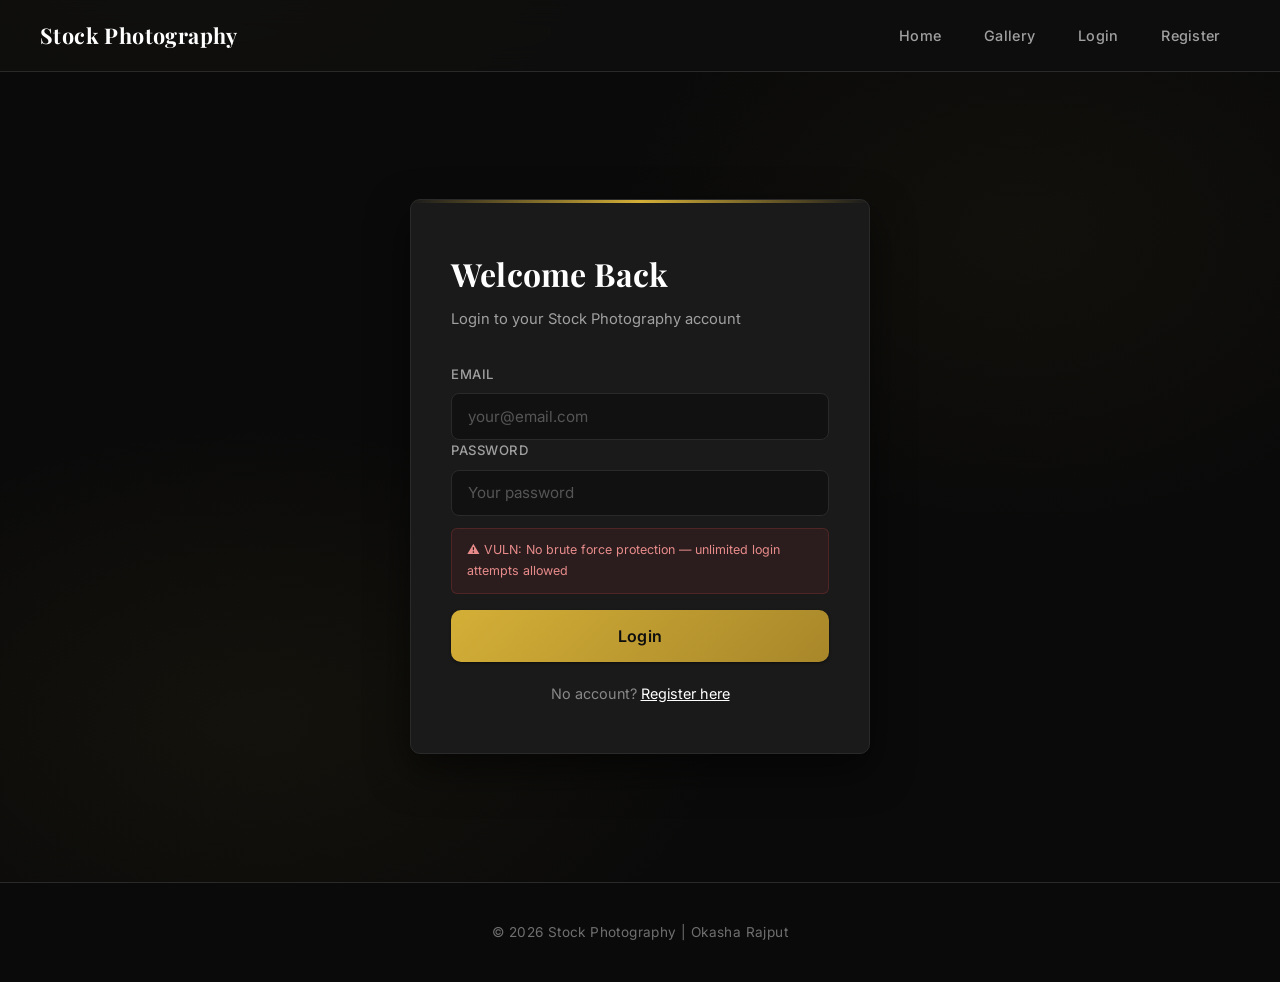
==== commit 6b31f220: "rm logo" ====
--- a/pages/admin.html
+++ b/pages/admin.html
@@ -16,7 +16,6 @@
 
   <nav class="navbar">
     <a href="../index.html" class="logo">
-      <img src="../images/Photography/brian-gomes-QKCvdSfVJT8-unsplash.jpg" alt="Romee Sketch logo" width="32" height="32" loading="eager" decoding="async"/>
       Stock Photography
     </a>
     <ul class="nav-links">
